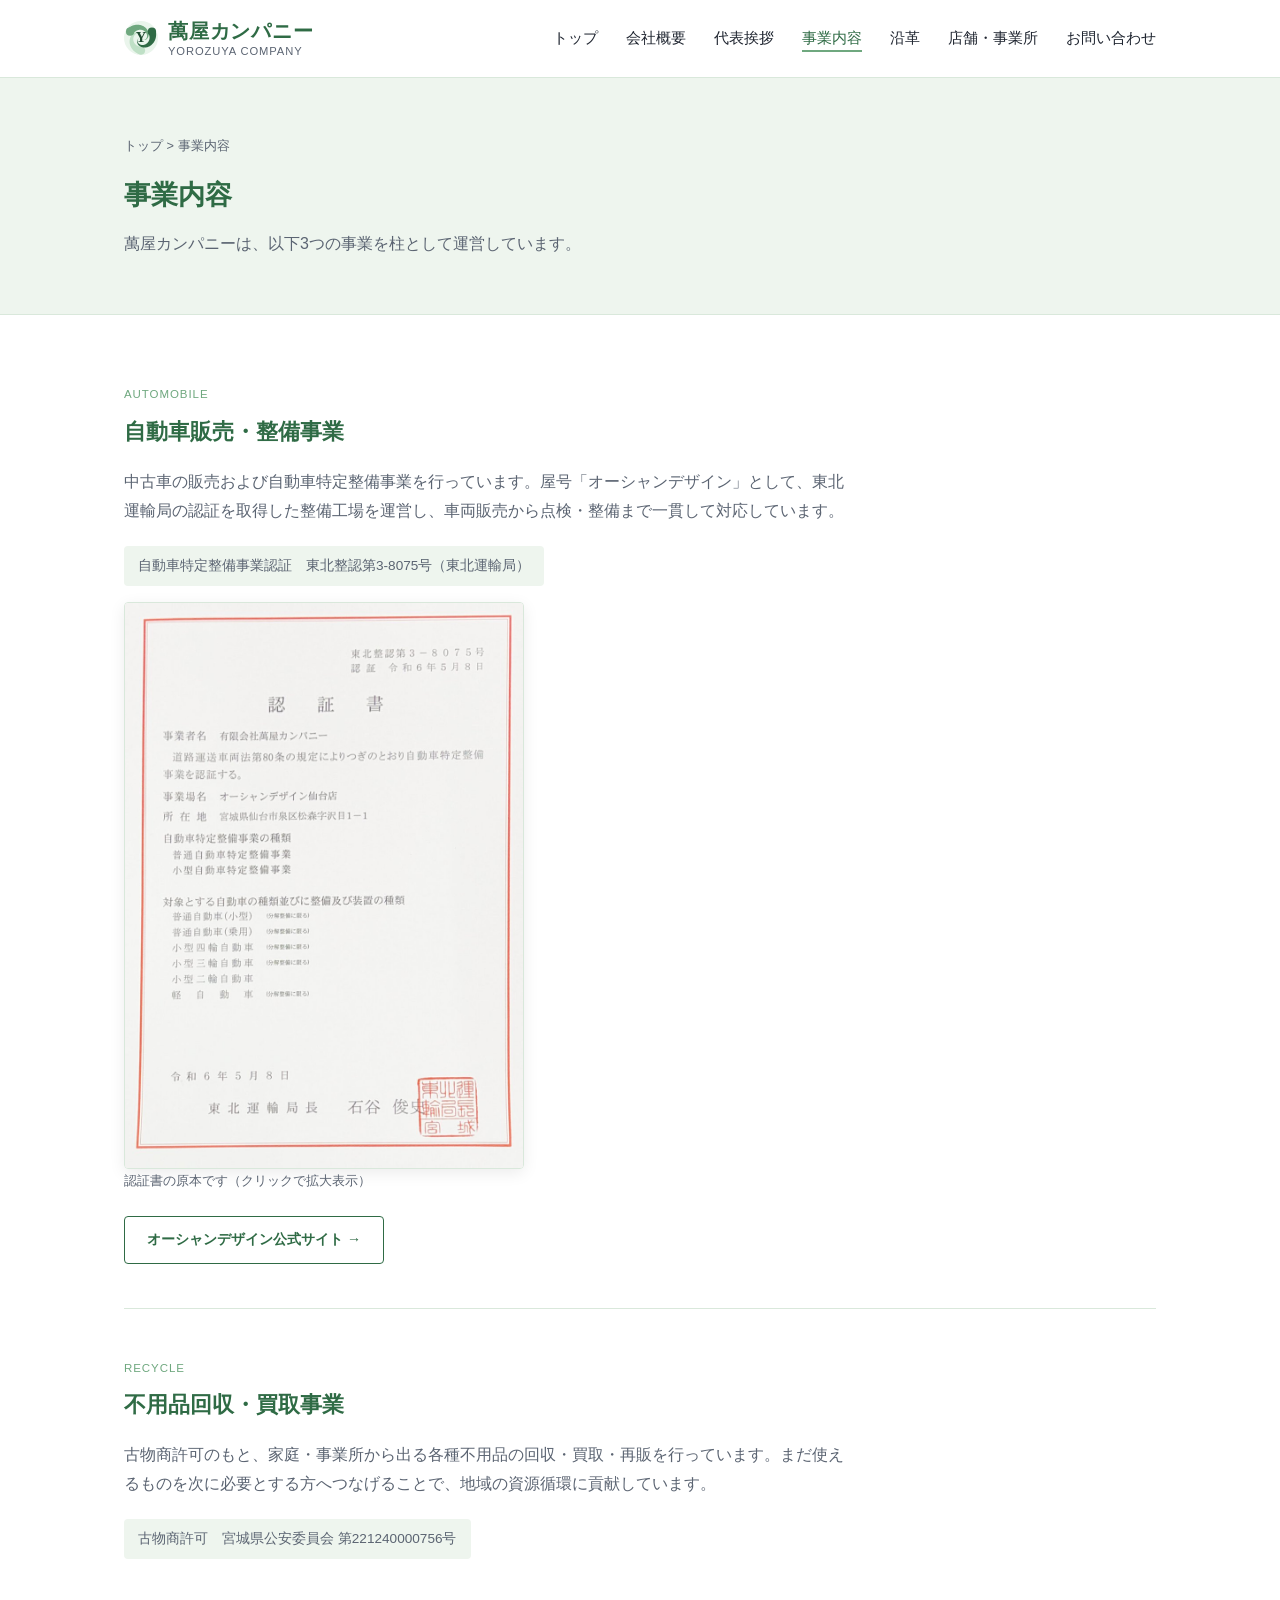
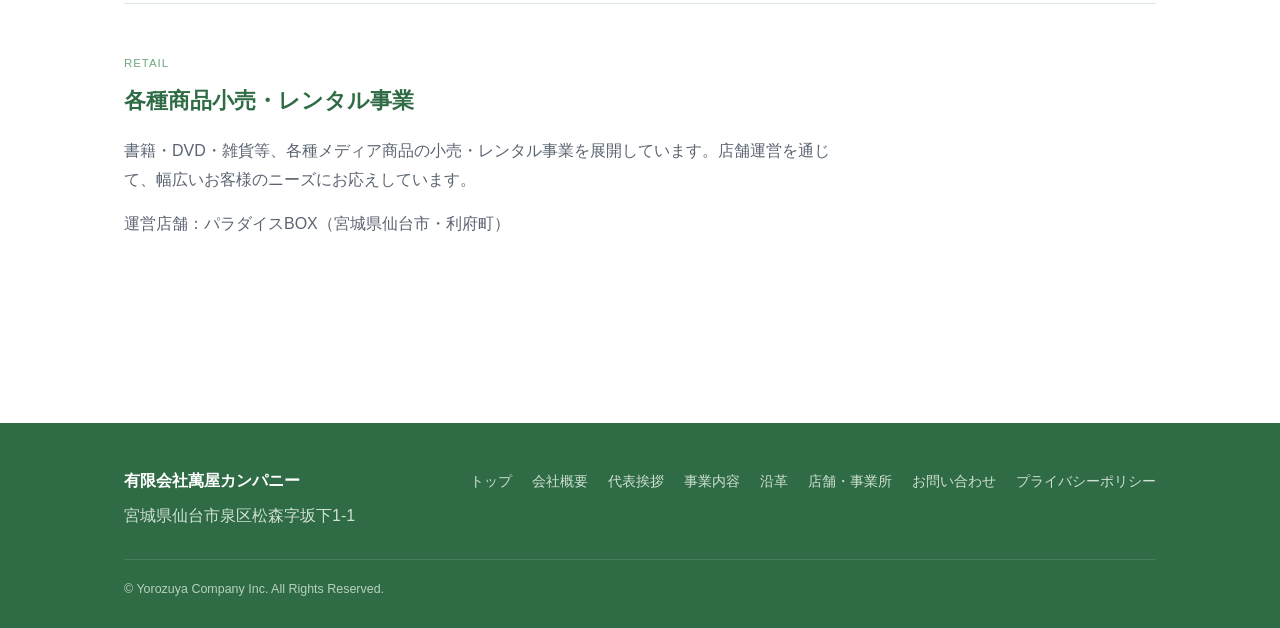
==== business.html @ fae5869e "デプロイ前の追加改善（画像軽量化・不要ファイル削除・アクセシビリティ対応） Co-Authored-By: Claude Sonnet 5 <noreply@anthropic.com>" ====
<!DOCTYPE html>
<html lang="ja">
<head>
<meta charset="UTF-8">
<meta name="viewport" content="width=device-width, initial-scale=1.0">
<title>事業内容 ｜ 有限会社萬屋カンパニー</title>
<meta name="description" content="有限会社萬屋カンパニーの事業内容。自動車販売・整備事業、不用品回収・買取事業、各種商品小売・レンタル事業を展開しています。">
<link rel="stylesheet" href="css/style.css">
<link rel="icon" href="favicon.ico" sizes="any">
<link rel="icon" href="favicon-32x32.png" type="image/png" sizes="32x32">
<link rel="icon" href="favicon-16x16.png" type="image/png" sizes="16x16">
<link rel="apple-touch-icon" href="apple-touch-icon.png">
</head>
<body>

<a class="skip-link" href="#main">本文へスキップ</a>

<header class="site-header">
  <div class="container">
    <div class="logo">
      <img src="assets/logo/logo-icon.svg" alt="" class="logo-icon">
      <div class="logo-text">
        <span class="logo-main">萬屋カンパニー</span>
        <span class="logo-sub">YOROZUYA COMPANY</span>
      </div>
    </div>
    <nav class="main-nav">
      <ul>
        <li><a href="index.html">トップ</a></li>
        <li><a href="company.html">会社概要</a></li>
        <li><a href="message.html">代表挨拶</a></li>
        <li><a href="business.html" aria-current="page">事業内容</a></li>
        <li><a href="history.html">沿革</a></li>
        <li><a href="stores.html">店舗・事業所</a></li>
        <li><a href="contact.html">お問い合わせ</a></li>
      </ul>
    </nav>
  </div>
</header>

<div class="page-hero" id="main">
  <div class="container">
    <div class="breadcrumb"><a href="index.html">トップ</a> &gt; 事業内容</div>
    <h1>事業内容</h1>
    <p>萬屋カンパニーは、以下3つの事業を柱として運営しています。</p>
  </div>
</div>

<section>
  <div class="container">

    <div class="biz-block" id="automobile">
      <span class="tag">AUTOMOBILE</span>
      <h2>自動車販売・整備事業</h2>
      <p>
        中古車の販売および自動車特定整備事業を行っています。屋号「オーシャンデザイン」として、東北運輸局の認証を取得した整備工場を運営し、車両販売から点検・整備まで一貫して対応しています。
      </p>
      <div class="license">自動車特定整備事業認証　東北整認第3-8075号（東北運輸局）</div><br>
      <a class="license-image" href="assets/licenses/automobile-certification.jpg" target="_blank" rel="noopener">
        <img src="assets/licenses/automobile-certification.jpg" alt="自動車特定整備事業認証書" width="900" height="1277">
      </a>
      <p class="note">認証書の原本です（クリックで拡大表示）</p>
      <a class="btn" href="https://ocean-design-sendai.com/" target="_blank" rel="noopener">オーシャンデザイン公式サイト &rarr;</a>
    </div>

    <div class="biz-block" id="recycle">
      <span class="tag">RECYCLE</span>
      <h2>不用品回収・買取事業</h2>
      <p>
        古物商許可のもと、家庭・事業所から出る各種不用品の回収・買取・再販を行っています。まだ使えるものを次に必要とする方へつなげることで、地域の資源循環に貢献しています。
      </p>
      <div class="license">古物商許可　宮城県公安委員会 第221240000756号</div>
    </div>

    <div class="biz-block" id="retail">
      <span class="tag">RETAIL</span>
      <h2>各種商品小売・レンタル事業</h2>
      <p>
        書籍・DVD・雑貨等、各種メディア商品の小売・レンタル事業を展開しています。店舗運営を通じて、幅広いお客様のニーズにお応えしています。
      </p>
      <p>
        運営店舗：パラダイスBOX（宮城県仙台市・利府町）
      </p>
    </div>

  </div>
</section>

<footer class="site-footer">
  <div class="container">
    <div class="footer-top">
      <div>
        <div class="footer-name">有限会社萬屋カンパニー</div>
        <div>宮城県仙台市泉区松森字坂下1-1</div>
      </div>
      <nav>
        <ul>
          <li><a href="index.html">トップ</a></li>
          <li><a href="company.html">会社概要</a></li>
          <li><a href="message.html">代表挨拶</a></li>
          <li><a href="business.html">事業内容</a></li>
          <li><a href="history.html">沿革</a></li>
          <li><a href="stores.html">店舗・事業所</a></li>
          <li><a href="contact.html">お問い合わせ</a></li>
          <li><a href="privacy.html">プライバシーポリシー</a></li>
        </ul>
      </nav>
    </div>
    <div class="copyright">&copy; Yorozuya Company Inc. All Rights Reserved.</div>
  </div>
</footer>

</body>
</html>
---- css/style.css ----
/* ============================================
   萬屋カンパニー 法人サイト 共通スタイル
   ============================================ */

:root {
  --color-bg: #ffffff;
  --color-bg-soft: #eef5ee;
  --color-text: #1f2530;
  --color-text-soft: #5b6472;
  --color-border: #d9e8db;
  --color-primary: #2f6b45;
  --color-primary-soft: #3f7a54;
  --color-accent: #6fa87f;
  --font-base: "Hiragino Kaku Gothic ProN", "Yu Gothic", "Noto Sans JP", "Helvetica Neue", Arial, sans-serif;
  --max-width: 1080px;
}

* {
  box-sizing: border-box;
}

html {
  scroll-behavior: smooth;
}

body {
  margin: 0;
  font-family: var(--font-base);
  color: var(--color-text);
  background: var(--color-bg);
  line-height: 1.8;
  font-size: 16px;
  -webkit-font-smoothing: antialiased;
  overflow-wrap: break-word;
}

a {
  color: var(--color-primary-soft);
  text-decoration: none;
}

a:hover {
  text-decoration: underline;
}

img {
  max-width: 100%;
}

.container {
  max-width: var(--max-width);
  margin: 0 auto;
  padding: 0 24px;
}

/* ---------- Skip link ---------- */

.skip-link {
  position: absolute;
  left: -9999px;
  top: 0;
  z-index: 1000;
  background: var(--color-primary);
  color: #fff;
  padding: 12px 20px;
  border-radius: 0 0 4px 0;
  font-size: 0.9rem;
  font-weight: 600;
}

.skip-link:focus {
  left: 0;
}

/* ---------- Header ---------- */

.site-header {
  border-bottom: 1px solid var(--color-border);
  background: var(--color-bg);
  position: sticky;
  top: 0;
  z-index: 100;
}

.site-header .container {
  display: flex;
  align-items: center;
  justify-content: space-between;
  padding-top: 18px;
  padding-bottom: 18px;
}

.logo {
  display: flex;
  align-items: center;
  gap: 10px;
}

.logo-icon {
  width: 34px;
  height: 34px;
  flex: 0 0 auto;
}

.logo-text {
  display: flex;
  flex-direction: column;
  line-height: 1.3;
}

.logo-main {
  font-size: 1.25rem;
  font-weight: 700;
  color: var(--color-primary);
  letter-spacing: 0.04em;
}

.logo-sub {
  font-size: 0.7rem;
  color: var(--color-text-soft);
  letter-spacing: 0.08em;
}

.main-nav ul {
  display: flex;
  gap: 28px;
  list-style: none;
  margin: 0;
  padding: 0;
  flex-wrap: wrap;
}

.main-nav a {
  color: var(--color-text);
  font-size: 0.92rem;
  font-weight: 500;
}

.main-nav a:hover,
.main-nav a[aria-current="page"] {
  color: var(--color-primary);
  text-decoration: none;
  border-bottom: 2px solid var(--color-accent);
  padding-bottom: 4px;
}

.nav-toggle {
  display: none;
}

/* ---------- Hero ---------- */

.hero {
  position: relative;
  overflow: hidden;
  background: linear-gradient(135deg, var(--color-primary) 0%, var(--color-primary-soft) 100%);
  color: #fff;
  padding: 90px 0 70px;
}

.hero-bg-photo {
  position: absolute;
  inset: 0;
  background-image: url('../assets/hero/hero-bg.jpg');
  background-size: cover;
  background-position: center 30%;
  opacity: 0.2;
  z-index: 0;
  filter: grayscale(20%);
}

.hero .container {
  position: relative;
  z-index: 2;
  max-width: var(--max-width);
}

.hero-eyebrow {
  font-size: 0.85rem;
  letter-spacing: 0.12em;
  color: #bfe0c9;
  margin-bottom: 14px;
}

.hero h1 {
  font-size: 2.1rem;
  font-weight: 700;
  margin: 0 0 18px;
  line-height: 1.5;
}

.hero p {
  font-size: 1rem;
  color: #dcecdf;
  max-width: 640px;
  margin: 0;
}

.hero-badges {
  display: flex;
  flex-wrap: wrap;
  gap: 12px;
  margin: 28px 0 0;
}

.hero-badge {
  display: inline-flex;
  align-items: center;
  gap: 8px;
  font-size: 0.82rem;
  color: #e8f5ea;
  background: rgba(255, 255, 255, 0.08);
  border: 1px solid rgba(111, 168, 127, 0.5);
  border-radius: 999px;
  padding: 8px 16px;
}

.hero-badge svg {
  width: 16px;
  height: 16px;
  fill: var(--color-accent);
  flex-shrink: 0;
}

.hero-cta {
  display: flex;
  flex-wrap: wrap;
  gap: 14px;
  margin-top: 32px;
}

.btn-hero-primary {
  display: inline-block;
  padding: 13px 28px;
  border-radius: 4px;
  background: var(--color-accent);
  color: #fff;
  font-size: 0.92rem;
  font-weight: 700;
  border: 1px solid var(--color-accent);
}

.btn-hero-primary:hover {
  background: #57946a;
  border-color: #57946a;
  text-decoration: none;
}

.btn-hero-secondary {
  display: inline-block;
  padding: 13px 28px;
  border-radius: 4px;
  background: transparent;
  color: #fff;
  font-size: 0.92rem;
  font-weight: 700;
  border: 1px solid rgba(255, 255, 255, 0.6);
}

.btn-hero-secondary:hover {
  background: rgba(255, 255, 255, 0.12);
  text-decoration: none;
}

/* ---------- Stats bar ---------- */

.stats-bar-wrap {
  background: transparent;
  margin-top: -36px;
  position: relative;
  z-index: 2;
}

.stats-bar {
  background: #fff;
  border-radius: 8px;
  box-shadow: 0 12px 32px rgba(47, 107, 69, 0.14);
  display: grid;
  grid-template-columns: repeat(4, 1fr);
  padding: 30px 10px;
}

.stat-item {
  display: flex;
  flex-direction: column;
  align-items: center;
  text-align: center;
  gap: 6px;
  border-right: 1px solid var(--color-border);
}

.stat-item:last-child {
  border-right: none;
}

.stat-num {
  font-size: 1.9rem;
  font-weight: 700;
  color: var(--color-primary);
}

.stat-label {
  font-size: 0.8rem;
  color: var(--color-text-soft);
  letter-spacing: 0.03em;
}

.page-hero {
  background: var(--color-bg-soft);
  border-bottom: 1px solid var(--color-border);
  padding: 56px 0;
}

.page-hero h1 {
  font-size: 1.7rem;
  color: var(--color-primary);
  margin: 0 0 10px;
}

.page-hero p {
  color: var(--color-text-soft);
  margin: 0;
}

.breadcrumb {
  font-size: 0.8rem;
  color: var(--color-text-soft);
  margin-bottom: 14px;
}

.breadcrumb a {
  color: var(--color-text-soft);
}

/* ---------- Sections ---------- */

section {
  padding: 64px 0;
}

section.alt {
  background: var(--color-bg-soft);
}

h2.section-title {
  font-size: 1.5rem;
  color: var(--color-primary);
  margin: 0 0 8px;
}

.section-lead {
  color: var(--color-text-soft);
  margin: 0 0 36px;
  max-width: 700px;
}

/* ---------- Business cards (top page) ---------- */

.business-grid {
  display: grid;
  grid-template-columns: repeat(3, 1fr);
  gap: 24px;
}

.business-card {
  border: 1px solid var(--color-border);
  border-radius: 6px;
  padding: 28px;
  background: #fff;
  display: flex;
  flex-direction: column;
  transition: box-shadow 0.2s ease, transform 0.2s ease;
}

.business-card:hover {
  box-shadow: 0 8px 24px rgba(47, 107, 69, 0.08);
  transform: translateY(-2px);
}

.business-card .tag {
  display: inline-block;
  font-size: 0.72rem;
  color: var(--color-accent);
  letter-spacing: 0.08em;
  margin-bottom: 10px;
}

.business-card h3 {
  font-size: 1.1rem;
  color: var(--color-primary);
  margin: 0 0 12px;
}

.business-card p {
  color: var(--color-text-soft);
  font-size: 0.92rem;
  flex-grow: 1;
  margin: 0 0 16px;
}

.business-card .card-link {
  font-size: 0.85rem;
  font-weight: 600;
}

/* ---------- Reason cards (top page) ---------- */

.reason-grid {
  display: grid;
  grid-template-columns: repeat(4, 1fr);
  gap: 24px;
}

.reason-card {
  background: #fff;
  border: 1px solid var(--color-border);
  border-radius: 6px;
  padding: 28px 22px;
  text-align: center;
}

.reason-icon {
  display: inline-flex;
  align-items: center;
  justify-content: center;
  width: 56px;
  height: 56px;
  border-radius: 50%;
  background: var(--color-bg-soft);
  margin-bottom: 16px;
}

.reason-icon svg {
  width: 28px;
  height: 28px;
  fill: var(--color-primary-soft);
}

.reason-card h3 {
  font-size: 1rem;
  color: var(--color-primary);
  margin: 0 0 10px;
}

.reason-card p {
  font-size: 0.86rem;
  color: var(--color-text-soft);
  margin: 0;
}

/* ---------- Sendai section (top page) ---------- */

.sendai-section {
  position: relative;
  padding: 0;
  color: #fff;
  overflow: hidden;
}

.sendai-illustration {
  position: absolute;
  inset: 0;
  z-index: 0;
  line-height: 0;
}

.sendai-illustration svg {
  width: 100%;
  height: 100%;
  display: block;
}

.sendai-content {
  position: relative;
  z-index: 1;
  padding: 90px 24px;
  max-width: 720px;
}

.sendai-title {
  color: #fff;
}

.sendai-lead {
  color: #dcecdf;
  margin: 0;
  font-size: 0.98rem;
}

/* ---------- CTA banner (top page) ---------- */

.cta-banner {
  background: var(--color-primary);
  color: #fff;
  padding: 56px 0;
}

.cta-banner-inner {
  display: flex;
  align-items: center;
  justify-content: space-between;
  flex-wrap: wrap;
  gap: 24px;
}

.cta-banner h2 {
  font-size: 1.3rem;
  margin: 0 0 8px;
}

.cta-banner p {
  color: #d3e3d7;
  margin: 0;
  max-width: 520px;
  font-size: 0.92rem;
}

.btn-cta {
  display: inline-block;
  padding: 13px 28px;
  border-radius: 4px;
  background: var(--color-accent);
  color: #fff;
  font-size: 0.92rem;
  font-weight: 700;
  border: 1px solid var(--color-accent);
  white-space: nowrap;
}

.btn-cta:hover {
  background: #57946a;
  border-color: #57946a;
  text-decoration: none;
}

/* ---------- Table (company overview) ---------- */

.info-table {
  width: 100%;
  border-collapse: collapse;
  margin: 0 0 8px;
}

.info-table th,
.info-table td {
  text-align: left;
  padding: 18px 20px;
  border-bottom: 1px solid var(--color-border);
  vertical-align: top;
}

.info-table th {
  width: 200px;
  color: var(--color-text-soft);
  font-weight: 600;
  font-size: 0.9rem;
  background: var(--color-bg-soft);
}

.info-table td {
  font-size: 0.95rem;
}

.note {
  font-size: 0.82rem;
  color: var(--color-text-soft);
  margin-top: 12px;
}

.placeholder {
  color: #b28a2f;
  background: #fdf6e8;
  padding: 1px 6px;
  border-radius: 3px;
  font-size: 0.9em;
}

/* ---------- Business detail blocks ---------- */

.biz-block {
  border-top: 1px solid var(--color-border);
  padding: 44px 0;
}

.biz-block:first-of-type {
  border-top: none;
  padding-top: 0;
}

.biz-block .tag {
  display: inline-block;
  font-size: 0.72rem;
  color: var(--color-accent);
  letter-spacing: 0.08em;
  margin-bottom: 8px;
}

.biz-block h2 {
  font-size: 1.35rem;
  color: var(--color-primary);
  margin: 0 0 16px;
}

.biz-block p {
  color: var(--color-text-soft);
  max-width: 720px;
  margin: 0 0 16px;
}

.signature {
  text-align: right;
  color: var(--color-text-soft);
  max-width: 720px;
  margin: 32px 0 0;
}

.signature .signature-name {
  color: var(--color-primary);
  font-weight: 600;
  margin-top: 4px;
}

.biz-block .license {
  font-size: 0.85rem;
  color: var(--color-text-soft);
  background: var(--color-bg-soft);
  display: inline-block;
  padding: 8px 14px;
  border-radius: 4px;
  margin-top: 4px;
}

.license-image {
  display: block;
  margin-top: 16px;
}

.license-image img {
  display: block;
  max-width: 400px;
  width: 100%;
  height: auto;
  border: 1px solid var(--color-border);
  box-shadow: 0 4px 16px rgba(0, 0, 0, 0.08);
  border-radius: 4px;
}

.btn {
  display: inline-block;
  padding: 10px 22px;
  border: 1px solid var(--color-primary);
  border-radius: 4px;
  color: var(--color-primary);
  font-size: 0.88rem;
  font-weight: 600;
  margin-top: 8px;
}

.btn:hover {
  background: var(--color-primary);
  color: #fff;
  text-decoration: none;
}

/* ---------- History / timeline ---------- */

.timeline {
  list-style: none;
  margin: 0;
  padding: 0;
  max-width: 700px;
}

.timeline li {
  display: flex;
  gap: 24px;
  padding: 20px 0;
  border-bottom: 1px solid var(--color-border);
}

.timeline .year {
  flex: 0 0 130px;
  font-weight: 700;
  color: var(--color-primary);
}

.timeline .desc {
  color: var(--color-text-soft);
}

/* ---------- Stores ---------- */

.store-list {
  display: grid;
  grid-template-columns: 1fr 1fr;
  gap: 24px;
}

.store-card {
  border: 1px solid var(--color-border);
  border-radius: 6px;
  padding: 24px;
  background: #fff;
}

.store-card h3 {
  color: var(--color-primary);
  font-size: 1.05rem;
  margin: 0 0 10px;
}

.store-card dl {
  margin: 0;
  font-size: 0.9rem;
  color: var(--color-text-soft);
}

.store-card dt {
  font-weight: 600;
  margin-top: 8px;
}

.store-card dd {
  margin: 2px 0 0;
}

/* ---------- Contact ---------- */

.contact-box {
  border: 1px solid var(--color-border);
  border-radius: 6px;
  padding: 32px;
  background: var(--color-bg-soft);
  max-width: 600px;
}

.contact-box dl {
  margin: 0;
}

.contact-box dt {
  font-weight: 600;
  color: var(--color-text-soft);
  font-size: 0.85rem;
  margin-top: 16px;
}

.contact-box dt:first-child {
  margin-top: 0;
}

.contact-box dd {
  margin: 4px 0 0;
  font-size: 1rem;
}

/* ---------- Footer ---------- */

.site-footer {
  background: var(--color-primary);
  color: #cfe0d3;
  padding: 44px 0 28px;
  margin-top: 60px;
}

.site-footer .footer-top {
  display: flex;
  justify-content: space-between;
  flex-wrap: wrap;
  gap: 24px;
  margin-bottom: 28px;
}

.site-footer .footer-name {
  color: #fff;
  font-weight: 700;
  margin-bottom: 6px;
}

.site-footer nav ul {
  list-style: none;
  display: flex;
  gap: 20px;
  flex-wrap: wrap;
  padding: 0;
  margin: 0;
}

.site-footer nav a {
  color: #cfe0d3;
  font-size: 0.85rem;
}

.site-footer .copyright {
  font-size: 0.78rem;
  color: #b8d2bd;
  border-top: 1px solid rgba(255,255,255,0.12);
  padding-top: 18px;
}

/* ---------- Responsive ---------- */

@media (max-width: 800px) {
  .business-grid {
    grid-template-columns: 1fr;
  }
  .store-list {
    grid-template-columns: 1fr;
  }
  .hero h1 {
    font-size: 1.6rem;
  }
  .site-header .container {
    flex-wrap: wrap;
    gap: 10px;
  }
  .main-nav ul {
    gap: 16px;
  }
  .info-table th {
    width: 120px;
    font-size: 0.82rem;
  }
  .timeline li {
    flex-direction: column;
    gap: 4px;
  }
  .timeline .year {
    flex-basis: auto;
  }
  .stats-bar {
    grid-template-columns: repeat(2, 1fr);
    row-gap: 24px;
  }
  .stat-item:nth-child(2) {
    border-right: none;
  }
  .reason-grid {
    grid-template-columns: repeat(2, 1fr);
  }
  .sendai-content {
    padding: 64px 24px;
  }
  .cta-banner-inner {
    text-align: center;
    justify-content: center;
  }
}

@media (max-width: 520px) {
  .reason-grid {
    grid-template-columns: 1fr;
  }
  .stats-bar {
    grid-template-columns: 1fr 1fr;
  }
}
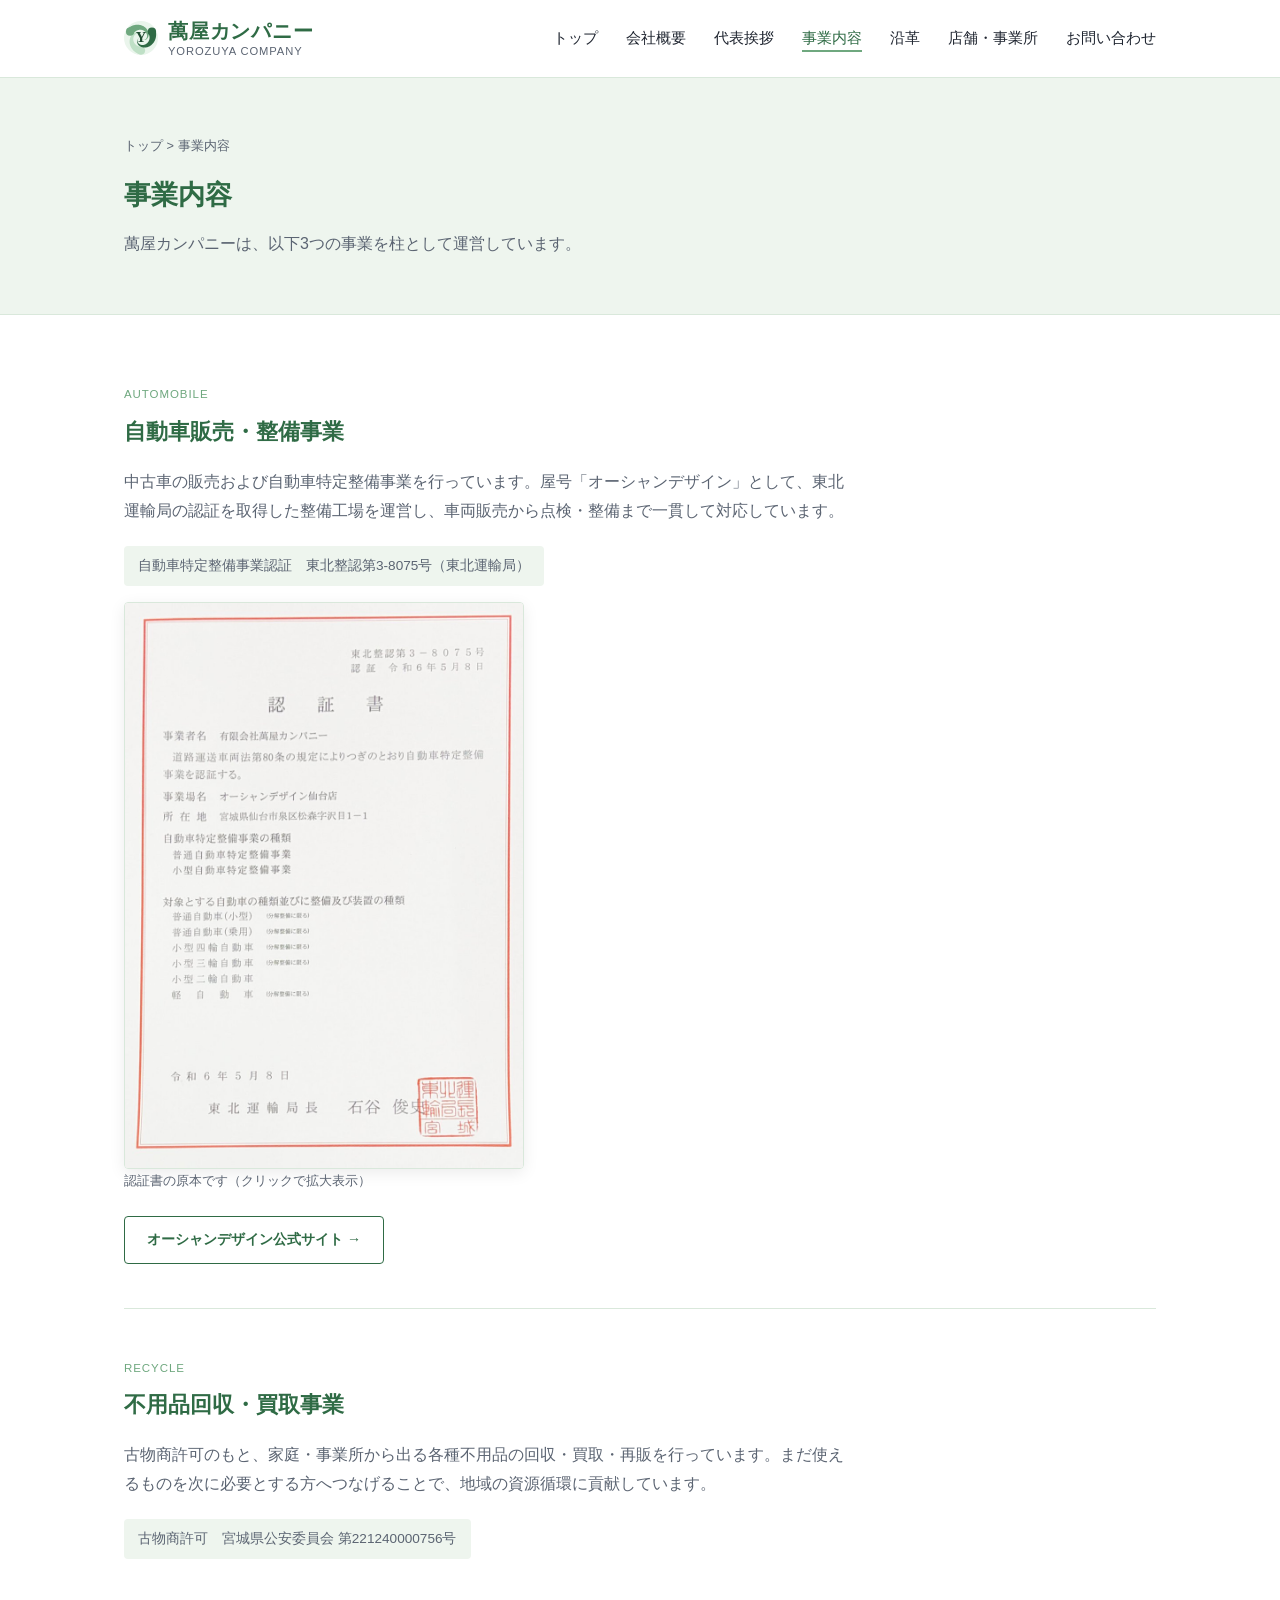
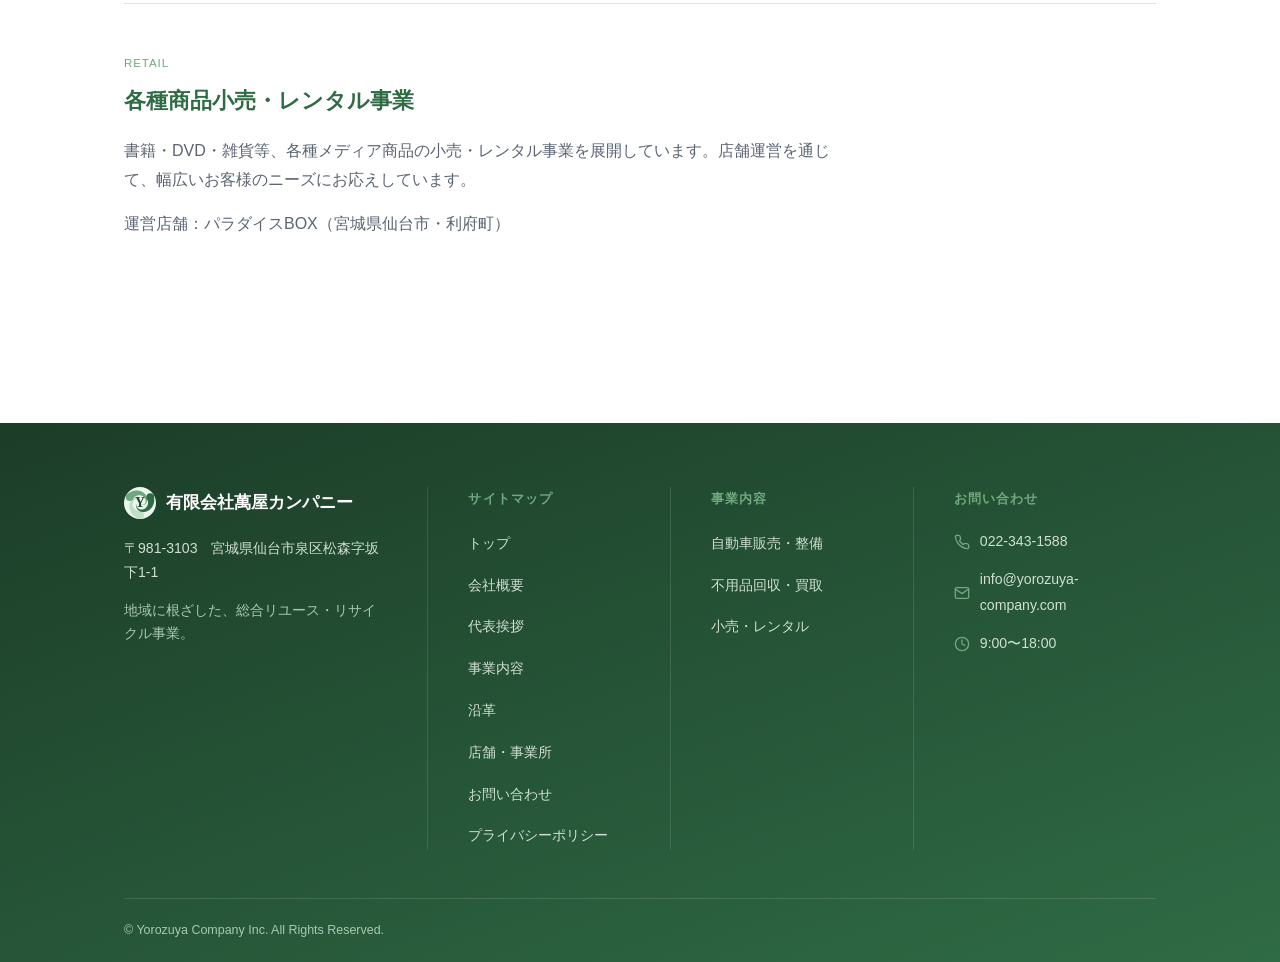
==== commit 1c222d08: "モバイルナビをハンバーガーメニュー化、フッターデザインを刷新 Co-Authored-By: Claude Sonnet 5 <noreply@anthropic.com>" ====
--- a/business.html
+++ b/business.html
@@ -24,7 +24,12 @@
         <span class="logo-sub">YOROZUYA COMPANY</span>
       </div>
     </div>
-    <nav class="main-nav">
+    <button class="nav-toggle" id="navToggle" type="button" aria-label="メニューを開く" aria-expanded="false" aria-controls="mainNav">
+      <span class="nav-toggle-bar"></span>
+      <span class="nav-toggle-bar"></span>
+      <span class="nav-toggle-bar"></span>
+    </button>
+    <nav class="main-nav" id="mainNav">
       <ul>
         <li><a href="index.html">トップ</a></li>
         <li><a href="company.html">会社概要</a></li>
@@ -88,27 +93,66 @@
 
 <footer class="site-footer">
   <div class="container">
-    <div class="footer-top">
-      <div>
-        <div class="footer-name">有限会社萬屋カンパニー</div>
-        <div>宮城県仙台市泉区松森字坂下1-1</div>
+    <div class="footer-grid">
+      <div class="footer-col footer-about">
+        <div class="footer-logo">
+          <img src="assets/logo/logo-icon.svg" alt="" class="footer-logo-icon">
+          <span class="footer-logo-text">有限会社萬屋カンパニー</span>
+        </div>
+        <p class="footer-address">〒981-3103　宮城県仙台市泉区松森字坂下1-1</p>
+        <p class="footer-tagline">地域に根ざした、総合リユース・リサイクル事業。</p>
       </div>
-      <nav>
-        <ul>
-          <li><a href="index.html">トップ</a></li>
-          <li><a href="company.html">会社概要</a></li>
-          <li><a href="message.html">代表挨拶</a></li>
-          <li><a href="business.html">事業内容</a></li>
-          <li><a href="history.html">沿革</a></li>
-          <li><a href="stores.html">店舗・事業所</a></li>
-          <li><a href="contact.html">お問い合わせ</a></li>
-          <li><a href="privacy.html">プライバシーポリシー</a></li>
+
+      <div class="footer-col">
+        <h3 class="footer-heading">サイトマップ</h3>
+        <nav aria-label="フッターサイトマップ">
+          <ul class="footer-links">
+            <li><a href="index.html">トップ</a></li>
+            <li><a href="company.html">会社概要</a></li>
+            <li><a href="message.html">代表挨拶</a></li>
+            <li><a href="business.html">事業内容</a></li>
+            <li><a href="history.html">沿革</a></li>
+            <li><a href="stores.html">店舗・事業所</a></li>
+            <li><a href="contact.html">お問い合わせ</a></li>
+            <li><a href="privacy.html">プライバシーポリシー</a></li>
+          </ul>
+        </nav>
+      </div>
+
+      <div class="footer-col">
+        <h3 class="footer-heading">事業内容</h3>
+        <ul class="footer-links">
+          <li><a href="business.html#automobile">自動車販売・整備</a></li>
+          <li><a href="business.html#recycle">不用品回収・買取</a></li>
+          <li><a href="business.html#retail">小売・レンタル</a></li>
         </ul>
-      </nav>
+      </div>
+
+      <div class="footer-col">
+        <h3 class="footer-heading">お問い合わせ</h3>
+        <ul class="footer-contact">
+          <li>
+            <svg viewBox="0 0 24 24" aria-hidden="true" fill="none" stroke="currentColor" stroke-width="2" stroke-linecap="round" stroke-linejoin="round"><path d="M22 16.92v3a2 2 0 0 1-2.18 2 19.79 19.79 0 0 1-8.63-3.07 19.5 19.5 0 0 1-6-6 19.79 19.79 0 0 1-3.07-8.67A2 2 0 0 1 4.11 2h3a2 2 0 0 1 2 1.72c.13.96.36 1.9.7 2.81a2 2 0 0 1-.45 2.11L8.09 9.91a16 16 0 0 0 6 6l1.27-1.27a2 2 0 0 1 2.11-.45c.91.34 1.85.57 2.81.7A2 2 0 0 1 22 16.92z"/></svg>
+            <a href="tel:0223431588">022-343-1588</a>
+          </li>
+          <li>
+            <svg viewBox="0 0 24 24" aria-hidden="true" fill="none" stroke="currentColor" stroke-width="2" stroke-linecap="round" stroke-linejoin="round"><path d="M4 4h16c1.1 0 2 .9 2 2v12c0 1.1-.9 2-2 2H4c-1.1 0-2-.9-2-2V6c0-1.1.9-2 2-2z"/><path d="M22 6l-10 7L2 6"/></svg>
+            <a href="mailto:info@yorozuya-company.com">info@yorozuya-company.com</a>
+          </li>
+          <li>
+            <svg viewBox="0 0 24 24" aria-hidden="true" fill="none" stroke="currentColor" stroke-width="2" stroke-linecap="round" stroke-linejoin="round"><circle cx="12" cy="12" r="10"/><path d="M12 6v6l4 2"/></svg>
+            <span>9:00〜18:00</span>
+          </li>
+        </ul>
+      </div>
     </div>
-    <div class="copyright">&copy; Yorozuya Company Inc. All Rights Reserved.</div>
+
+    <div class="footer-bottom">
+      <div class="copyright">&copy; Yorozuya Company Inc. All Rights Reserved.</div>
+    </div>
   </div>
 </footer>
 
+<script src="js/main.js" defer></script>
 </body>
 </html>
--- a/css/style.css
+++ b/css/style.css
@@ -146,6 +146,43 @@
 
 .nav-toggle {
   display: none;
+  position: relative;
+  width: 28px;
+  height: 20px;
+  padding: 0;
+  background: none;
+  border: none;
+  cursor: pointer;
+  flex: 0 0 auto;
+  z-index: 101;
+}
+
+.nav-toggle-bar {
+  position: absolute;
+  left: 0;
+  width: 100%;
+  height: 2px;
+  background: var(--color-primary);
+  border-radius: 2px;
+  transition: transform 0.3s ease, opacity 0.3s ease, top 0.3s ease;
+}
+
+.nav-toggle-bar:nth-child(1) { top: 0; }
+.nav-toggle-bar:nth-child(2) { top: 9px; }
+.nav-toggle-bar:nth-child(3) { top: 18px; }
+
+.nav-toggle[aria-expanded="true"] .nav-toggle-bar:nth-child(1) {
+  top: 9px;
+  transform: rotate(45deg);
+}
+
+.nav-toggle[aria-expanded="true"] .nav-toggle-bar:nth-child(2) {
+  opacity: 0;
+}
+
+.nav-toggle[aria-expanded="true"] .nav-toggle-bar:nth-child(3) {
+  top: 9px;
+  transform: rotate(-45deg);
 }
 
 /* ---------- Hero ---------- */
@@ -757,45 +794,147 @@
 /* ---------- Footer ---------- */
 
 .site-footer {
-  background: var(--color-primary);
+  background: linear-gradient(160deg, #1c3d28 0%, var(--color-primary) 100%);
   color: #cfe0d3;
-  padding: 44px 0 28px;
+  padding: 64px 0 0;
   margin-top: 60px;
 }
 
-.site-footer .footer-top {
-  display: flex;
-  justify-content: space-between;
-  flex-wrap: wrap;
-  gap: 24px;
-  margin-bottom: 28px;
-}
-
-.site-footer .footer-name {
-  color: #fff;
+.footer-grid {
+  display: grid;
+  grid-template-columns: 1.3fr 1fr 1fr 1.2fr;
+  gap: 40px;
+  padding-bottom: 48px;
+}
+
+.footer-col + .footer-col {
+  border-left: 1px solid rgba(255, 255, 255, 0.12);
+  padding-left: 40px;
+}
+
+.footer-heading {
+  color: var(--color-accent);
+  font-size: 0.82rem;
+  letter-spacing: 0.08em;
   font-weight: 700;
-  margin-bottom: 6px;
-}
-
-.site-footer nav ul {
+  margin: 0 0 18px;
+}
+
+.footer-logo {
+  display: flex;
+  align-items: center;
+  gap: 10px;
+  margin-bottom: 18px;
+}
+
+.footer-logo-icon {
+  width: 32px;
+  height: 32px;
+  flex: 0 0 auto;
+}
+
+.footer-logo-text {
+  color: #fff;
+  font-weight: 700;
+  font-size: 1.05rem;
+}
+
+.footer-address {
+  margin: 0 0 14px;
+  font-size: 0.88rem;
+  color: #cfe0d3;
+  line-height: 1.7;
+}
+
+.footer-tagline {
+  margin: 0;
+  font-size: 0.85rem;
+  color: #a9c8b2;
+  line-height: 1.7;
+}
+
+.footer-links,
+.footer-contact {
   list-style: none;
-  display: flex;
-  gap: 20px;
-  flex-wrap: wrap;
+  margin: 0;
   padding: 0;
-  margin: 0;
-}
-
-.site-footer nav a {
+}
+
+.footer-links li,
+.footer-contact li {
+  margin-bottom: 13px;
+}
+
+.footer-links li:last-child,
+.footer-contact li:last-child {
+  margin-bottom: 0;
+}
+
+.footer-links a {
+  position: relative;
+  display: inline-block;
   color: #cfe0d3;
-  font-size: 0.85rem;
-}
-
-.site-footer .copyright {
+  font-size: 0.88rem;
+  transition: color 0.2s ease;
+}
+
+.footer-links a::after {
+  content: "";
+  position: absolute;
+  left: 0;
+  bottom: -2px;
+  width: 0;
+  height: 1px;
+  background: var(--color-accent);
+  transition: width 0.25s ease;
+}
+
+.footer-links a:hover {
+  color: #fff;
+  text-decoration: none;
+}
+
+.footer-links a:hover::after {
+  width: 100%;
+}
+
+.footer-links a[aria-current="page"] {
+  color: #fff;
+  font-weight: 600;
+}
+
+.footer-contact li {
+  display: flex;
+  align-items: center;
+  gap: 10px;
+  font-size: 0.88rem;
+  color: #cfe0d3;
+}
+
+.footer-contact svg {
+  width: 16px;
+  height: 16px;
+  color: var(--color-accent);
+  flex-shrink: 0;
+}
+
+.footer-contact a {
+  color: #cfe0d3;
+  transition: color 0.2s ease;
+}
+
+.footer-contact a:hover {
+  color: #fff;
+}
+
+.footer-bottom {
+  border-top: 1px solid rgba(255, 255, 255, 0.12);
+  padding: 20px 0;
+}
+
+.footer-bottom .copyright {
   font-size: 0.78rem;
-  color: #b8d2bd;
-  border-top: 1px solid rgba(255,255,255,0.12);
-  padding-top: 18px;
+  color: #a9c8b2;
 }
 
 /* ---------- Responsive ---------- */
@@ -810,13 +949,6 @@
   .hero h1 {
     font-size: 1.6rem;
   }
-  .site-header .container {
-    flex-wrap: wrap;
-    gap: 10px;
-  }
-  .main-nav ul {
-    gap: 16px;
-  }
   .info-table th {
     width: 120px;
     font-size: 0.82rem;
@@ -845,6 +977,17 @@
     text-align: center;
     justify-content: center;
   }
+  .footer-grid {
+    grid-template-columns: 1fr;
+    gap: 32px;
+    padding-bottom: 36px;
+  }
+  .footer-col + .footer-col {
+    border-left: none;
+    padding-left: 0;
+    border-top: 1px solid rgba(255, 255, 255, 0.12);
+    padding-top: 28px;
+  }
 }
 
 @media (max-width: 520px) {
@@ -855,3 +998,62 @@
     grid-template-columns: 1fr 1fr;
   }
 }
+
+/* ---------- Mobile nav (hamburger drawer) ---------- */
+
+@media (max-width: 768px) {
+  .nav-toggle {
+    display: block;
+  }
+
+  .main-nav {
+    position: absolute;
+    top: 100%;
+    left: 0;
+    right: 0;
+    background: var(--color-bg);
+    border-bottom: 1px solid var(--color-border);
+    box-shadow: 0 16px 28px rgba(31, 37, 48, 0.1);
+    max-height: 0;
+    overflow: hidden;
+    opacity: 0;
+    transition: max-height 0.3s ease, opacity 0.3s ease;
+  }
+
+  .main-nav.is-open {
+    max-height: 520px;
+    opacity: 1;
+  }
+
+  .main-nav ul {
+    flex-direction: column;
+    gap: 0;
+    flex-wrap: nowrap;
+    padding: 8px 24px 20px;
+  }
+
+  .main-nav li {
+    border-bottom: 1px solid var(--color-border);
+  }
+
+  .main-nav li:last-child {
+    border-bottom: none;
+  }
+
+  .main-nav a {
+    display: block;
+    padding: 14px 4px;
+  }
+
+  .main-nav a:hover,
+  .main-nav a[aria-current="page"] {
+    border-bottom: none;
+    padding-bottom: 14px;
+  }
+}
+
+@media (min-width: 769px) {
+  .nav-toggle {
+    display: none !important;
+  }
+}
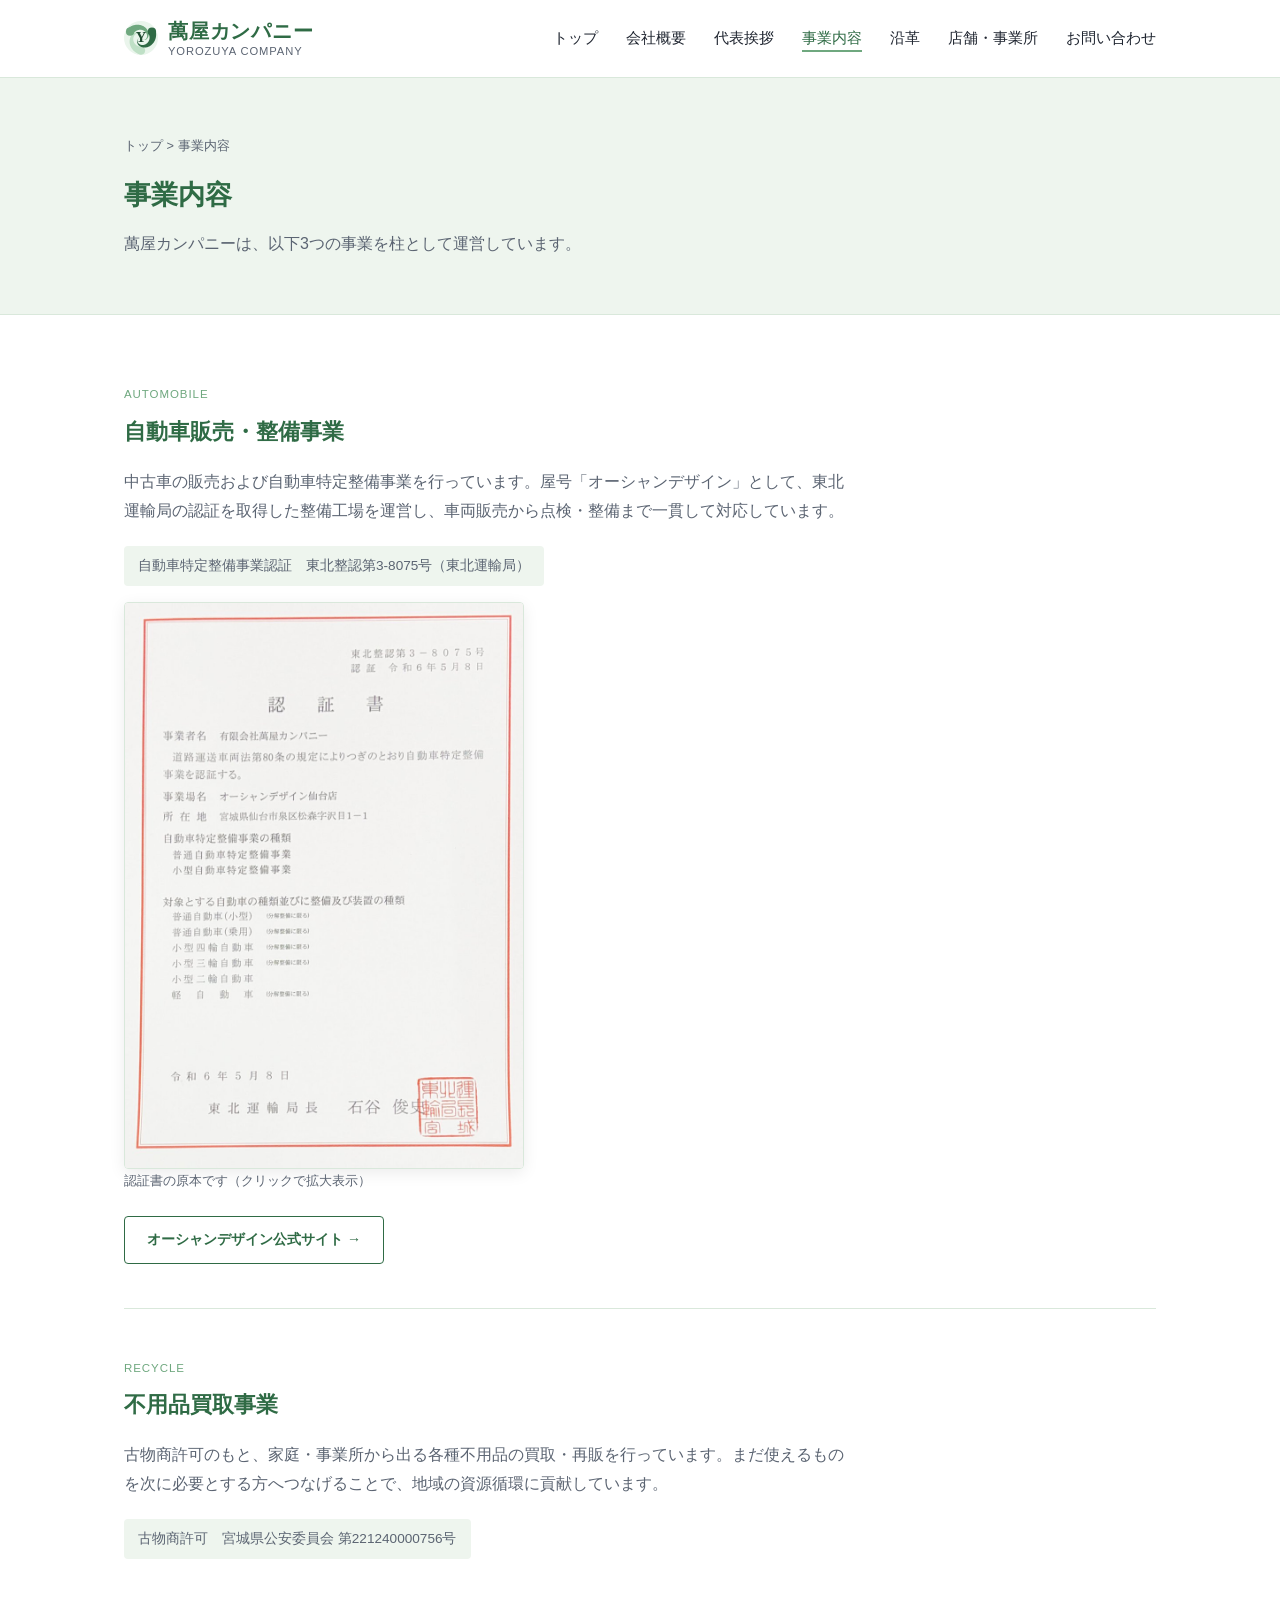
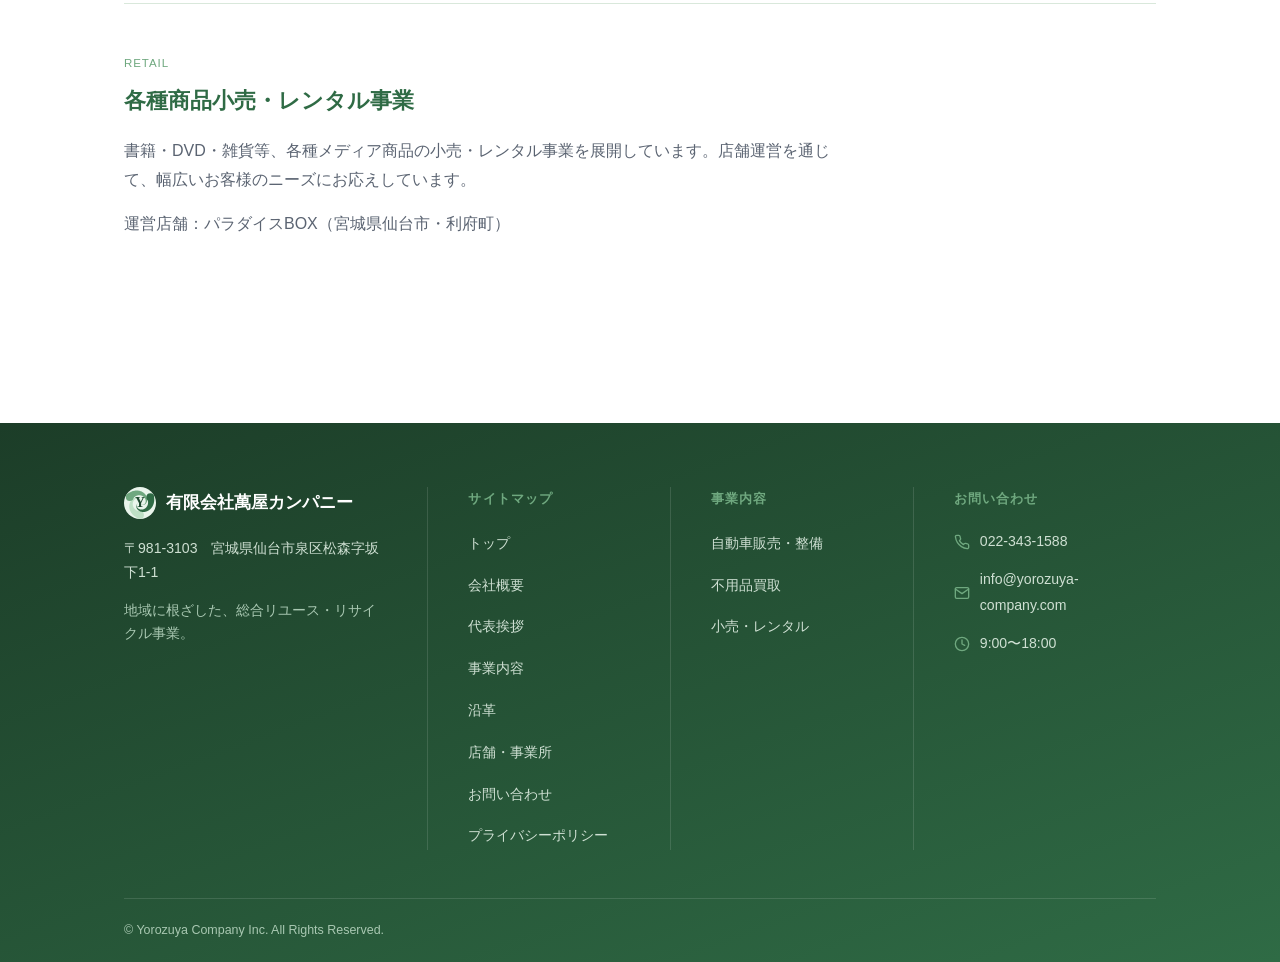
==== commit f6648258: "「不用品回収」の表現を「不用品買取」に統一" ====
--- a/business.html
+++ b/business.html
@@ -4,7 +4,7 @@
 <meta charset="UTF-8">
 <meta name="viewport" content="width=device-width, initial-scale=1.0">
 <title>事業内容 ｜ 有限会社萬屋カンパニー</title>
-<meta name="description" content="有限会社萬屋カンパニーの事業内容。自動車販売・整備事業、不用品回収・買取事業、各種商品小売・レンタル事業を展開しています。">
+<meta name="description" content="有限会社萬屋カンパニーの事業内容。自動車販売・整備事業、不用品買取事業、各種商品小売・レンタル事業を展開しています。">
 <link rel="stylesheet" href="css/style.css">
 <link rel="icon" href="favicon.ico" sizes="any">
 <link rel="icon" href="favicon-32x32.png" type="image/png" sizes="32x32">
@@ -70,9 +70,9 @@
 
     <div class="biz-block" id="recycle">
       <span class="tag">RECYCLE</span>
-      <h2>不用品回収・買取事業</h2>
+      <h2>不用品買取事業</h2>
       <p>
-        古物商許可のもと、家庭・事業所から出る各種不用品の回収・買取・再販を行っています。まだ使えるものを次に必要とする方へつなげることで、地域の資源循環に貢献しています。
+        古物商許可のもと、家庭・事業所から出る各種不用品の買取・再販を行っています。まだ使えるものを次に必要とする方へつなげることで、地域の資源循環に貢献しています。
       </p>
       <div class="license">古物商許可　宮城県公安委員会 第221240000756号</div>
     </div>
@@ -121,9 +121,9 @@
 
       <div class="footer-col">
         <h3 class="footer-heading">事業内容</h3>
-        <ul class="footer-links">
+        <ul class="footer-links footer-links-1col">
           <li><a href="business.html#automobile">自動車販売・整備</a></li>
-          <li><a href="business.html#recycle">不用品回収・買取</a></li>
+          <li><a href="business.html#recycle">不用品買取</a></li>
           <li><a href="business.html#retail">小売・レンタル</a></li>
         </ul>
       </div>
--- a/css/style.css
+++ b/css/style.css
@@ -977,16 +977,72 @@
     text-align: center;
     justify-content: center;
   }
+  .site-footer {
+    padding-top: 28px;
+  }
+  .site-footer .container {
+    padding-left: 20px;
+    padding-right: 20px;
+  }
   .footer-grid {
     grid-template-columns: 1fr;
-    gap: 32px;
-    padding-bottom: 36px;
+    gap: 0;
+    padding-bottom: 14px;
   }
   .footer-col + .footer-col {
     border-left: none;
     padding-left: 0;
     border-top: 1px solid rgba(255, 255, 255, 0.12);
-    padding-top: 28px;
+    margin-top: 12px;
+    padding-top: 12px;
+  }
+  .footer-heading {
+    font-size: 0.72rem;
+    margin-bottom: 6px;
+  }
+  .footer-logo {
+    margin-bottom: 8px;
+  }
+  .footer-logo-icon {
+    width: 28px;
+    height: 28px;
+  }
+  .footer-address {
+    margin-bottom: 4px;
+    font-size: 0.82rem;
+    line-height: 1.5;
+  }
+  .footer-tagline {
+    font-size: 0.78rem;
+    line-height: 1.5;
+  }
+  .footer-links {
+    display: grid;
+    grid-template-columns: 1fr 1fr;
+    gap: 0 16px;
+    align-items: start;
+  }
+  .footer-links-1col {
+    grid-template-columns: 1fr;
+  }
+  .footer-links li,
+  .footer-contact li {
+    margin-bottom: 0;
+  }
+  .footer-links a {
+    display: flex;
+    align-items: center;
+    min-height: 40px;
+    padding: 0;
+    font-size: 0.84rem;
+    line-height: 1.2;
+  }
+  .footer-contact li {
+    padding: 5px 0;
+    font-size: 0.84rem;
+  }
+  .footer-bottom {
+    padding: 10px 0;
   }
 }
 
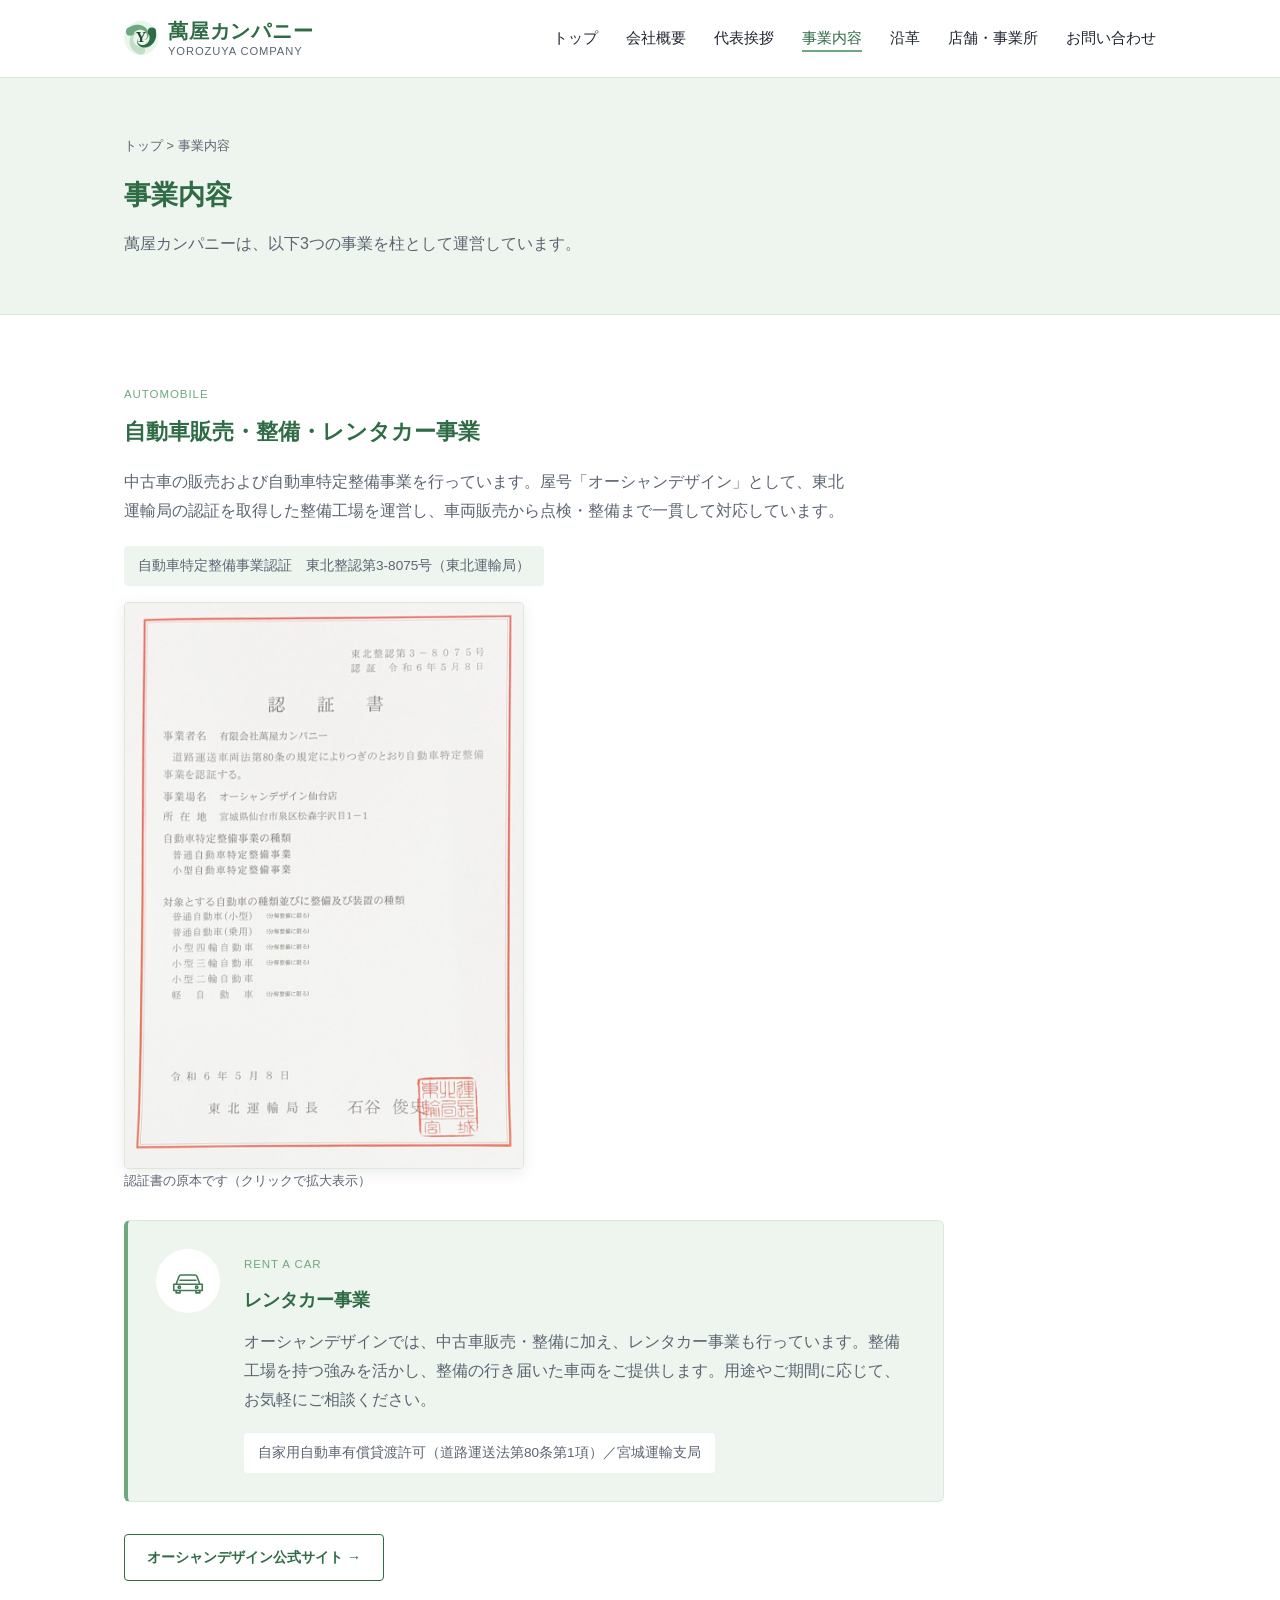
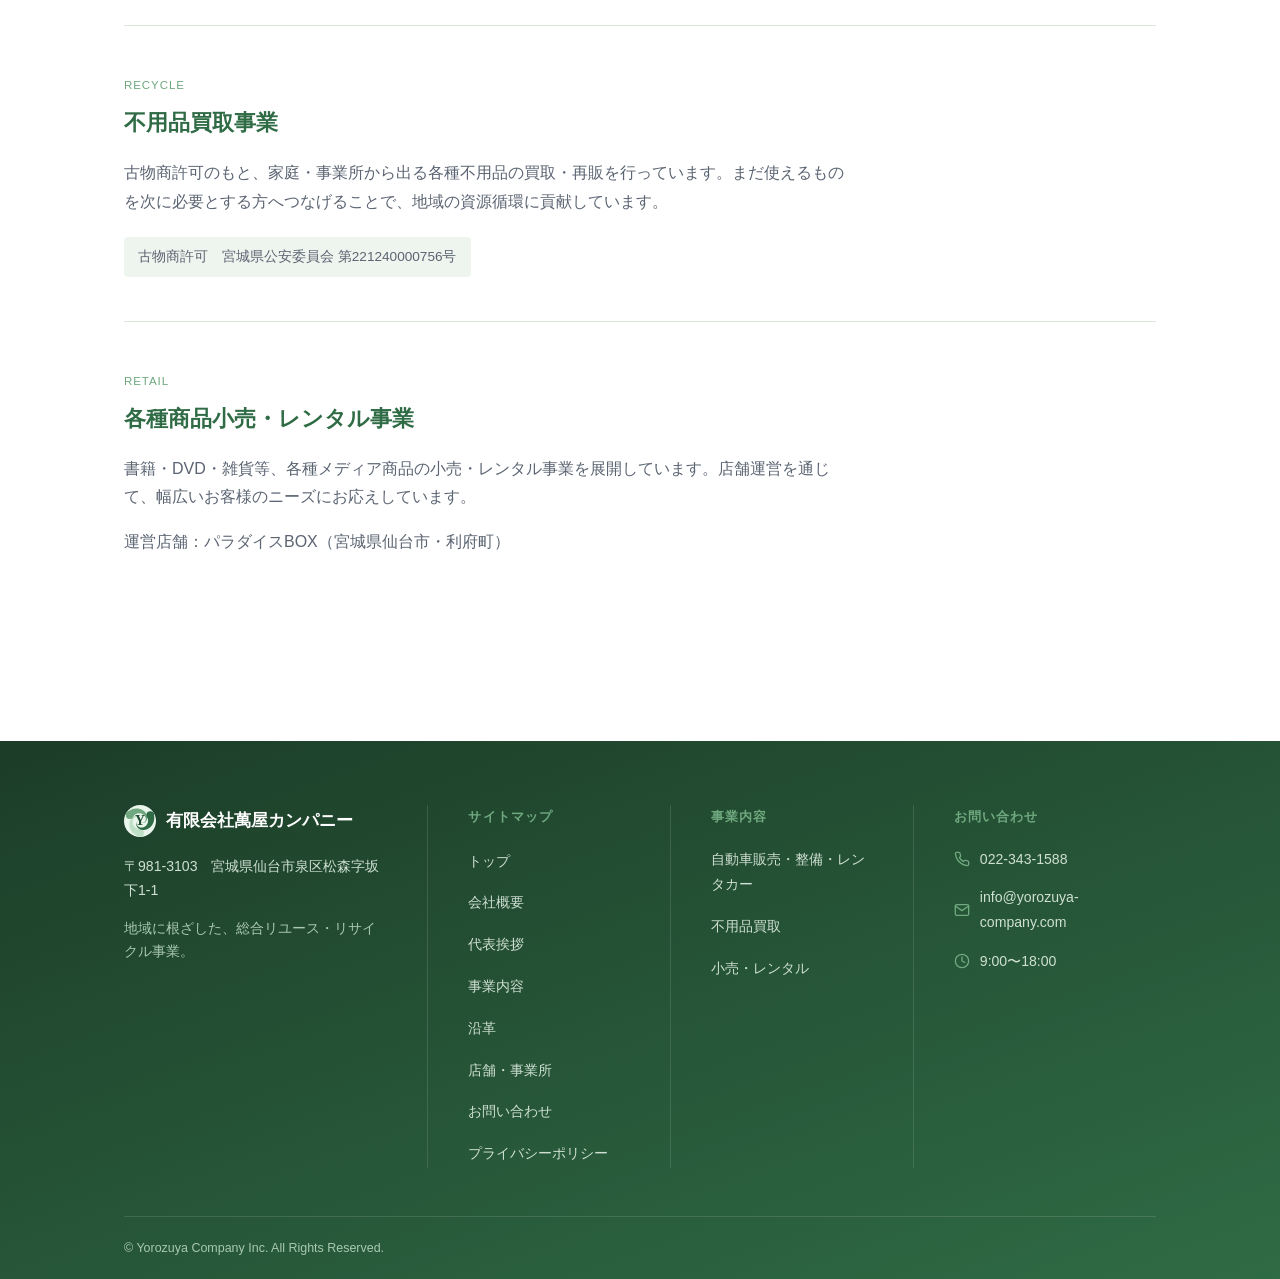
==== commit d5f930df: "自動車事業にレンタカー事業と有償貸渡許可を追加" ====
--- a/business.html
+++ b/business.html
@@ -4,7 +4,7 @@
 <meta charset="UTF-8">
 <meta name="viewport" content="width=device-width, initial-scale=1.0">
 <title>事業内容 ｜ 有限会社萬屋カンパニー</title>
-<meta name="description" content="有限会社萬屋カンパニーの事業内容。自動車販売・整備事業、不用品買取事業、各種商品小売・レンタル事業を展開しています。">
+<meta name="description" content="有限会社萬屋カンパニーの事業内容。自動車販売・整備・レンタカー事業、不用品買取事業、各種商品小売・レンタル事業を展開しています。">
 <link rel="stylesheet" href="css/style.css">
 <link rel="icon" href="favicon.ico" sizes="any">
 <link rel="icon" href="favicon-32x32.png" type="image/png" sizes="32x32">
@@ -56,7 +56,7 @@
 
     <div class="biz-block" id="automobile">
       <span class="tag">AUTOMOBILE</span>
-      <h2>自動車販売・整備事業</h2>
+      <h2>自動車販売・整備・レンタカー事業</h2>
       <p>
         中古車の販売および自動車特定整備事業を行っています。屋号「オーシャンデザイン」として、東北運輸局の認証を取得した整備工場を運営し、車両販売から点検・整備まで一貫して対応しています。
       </p>
@@ -65,6 +65,19 @@
         <img src="assets/licenses/automobile-certification.jpg" alt="自動車特定整備事業認証書" width="900" height="1277">
       </a>
       <p class="note">認証書の原本です（クリックで拡大表示）</p>
+
+      <div class="rental-box">
+        <span class="rental-icon">
+          <svg viewBox="0 0 48 48" aria-hidden="true"><path d="M9 28l3.6-9.6A3 3 0 0 1 15.4 16.5h17.2a3 3 0 0 1 2.8 1.9L39 28"/><path d="M6 28h36v8H6z"/><path d="M9 36v3h5v-3M34 36v3h5v-3"/><circle cx="13" cy="32" r="1.5"/><circle cx="35" cy="32" r="1.5"/><path d="M14 23h20"/></svg>
+        </span>
+        <div class="rental-body">
+          <span class="tag">RENT A CAR</span>
+          <h3>レンタカー事業</h3>
+          <p>オーシャンデザインでは、中古車販売・整備に加え、レンタカー事業も行っています。整備工場を持つ強みを活かし、整備の行き届いた車両をご提供します。用途やご期間に応じて、お気軽にご相談ください。</p>
+          <div class="license">自家用自動車有償貸渡許可（道路運送法第80条第1項）／宮城運輸支局</div>
+        </div>
+      </div>
+
       <a class="btn" href="https://ocean-design-sendai.com/" target="_blank" rel="noopener">オーシャンデザイン公式サイト &rarr;</a>
     </div>
 
@@ -122,7 +135,7 @@
       <div class="footer-col">
         <h3 class="footer-heading">事業内容</h3>
         <ul class="footer-links footer-links-1col">
-          <li><a href="business.html#automobile">自動車販売・整備</a></li>
+          <li><a href="business.html#automobile">自動車販売・整備・レンタカー</a></li>
           <li><a href="business.html#recycle">不用品買取</a></li>
           <li><a href="business.html#retail">小売・レンタル</a></li>
         </ul>
--- a/css/style.css
+++ b/css/style.css
@@ -342,6 +342,13 @@
   letter-spacing: 0.03em;
 }
 
+.stat-note {
+  font-size: 0.7rem;
+  color: var(--color-text-soft);
+  line-height: 1.4;
+  padding: 0 8px;
+}
+
 .page-hero {
   background: var(--color-bg-soft);
   border-bottom: 1px solid var(--color-border);
@@ -420,6 +427,30 @@
   color: var(--color-accent);
   letter-spacing: 0.08em;
   margin-bottom: 10px;
+}
+
+.tag-row {
+  display: flex;
+  flex-wrap: wrap;
+  align-items: center;
+  gap: 8px;
+  margin-bottom: 10px;
+}
+
+.tag-row .tag {
+  margin-bottom: 0;
+}
+
+.tag-badge {
+  display: inline-block;
+  font-size: 0.72rem;
+  font-weight: 700;
+  color: var(--color-primary);
+  background: var(--color-bg-soft);
+  border: 1px solid var(--color-accent);
+  border-radius: 999px;
+  padding: 2px 10px;
+  letter-spacing: 0.08em;
 }
 
 .business-card h3 {
@@ -937,6 +968,56 @@
   color: #a9c8b2;
 }
 
+/* ---------- Rental car highlight (business page) ---------- */
+
+.rental-box {
+  display: flex;
+  gap: 24px;
+  align-items: flex-start;
+  background: var(--color-bg-soft);
+  border: 1px solid var(--color-border);
+  border-left: 4px solid var(--color-accent);
+  border-radius: 6px;
+  padding: 28px;
+  margin: 28px 0 24px;
+  max-width: 820px;
+}
+
+.rental-icon {
+  flex-shrink: 0;
+  width: 64px;
+  height: 64px;
+  border-radius: 50%;
+  background: #fff;
+  display: flex;
+  align-items: center;
+  justify-content: center;
+}
+
+.rental-icon svg {
+  width: 38px;
+  height: 38px;
+  fill: none;
+  stroke: var(--color-primary-soft);
+  stroke-width: 2;
+  stroke-linecap: round;
+  stroke-linejoin: round;
+}
+
+.rental-body h3 {
+  font-size: 1.15rem;
+  color: var(--color-primary);
+  margin: 0 0 12px;
+}
+
+.rental-body p {
+  margin: 0 0 14px;
+}
+
+.rental-body .license {
+  background: #fff;
+}
+
 /* ---------- Responsive ---------- */
 
 @media (max-width: 800px) {
@@ -1049,6 +1130,11 @@
 @media (max-width: 520px) {
   .reason-grid {
     grid-template-columns: 1fr;
+  }
+  .rental-box {
+    flex-direction: column;
+    gap: 16px;
+    padding: 22px 20px;
   }
   .stats-bar {
     grid-template-columns: 1fr 1fr;
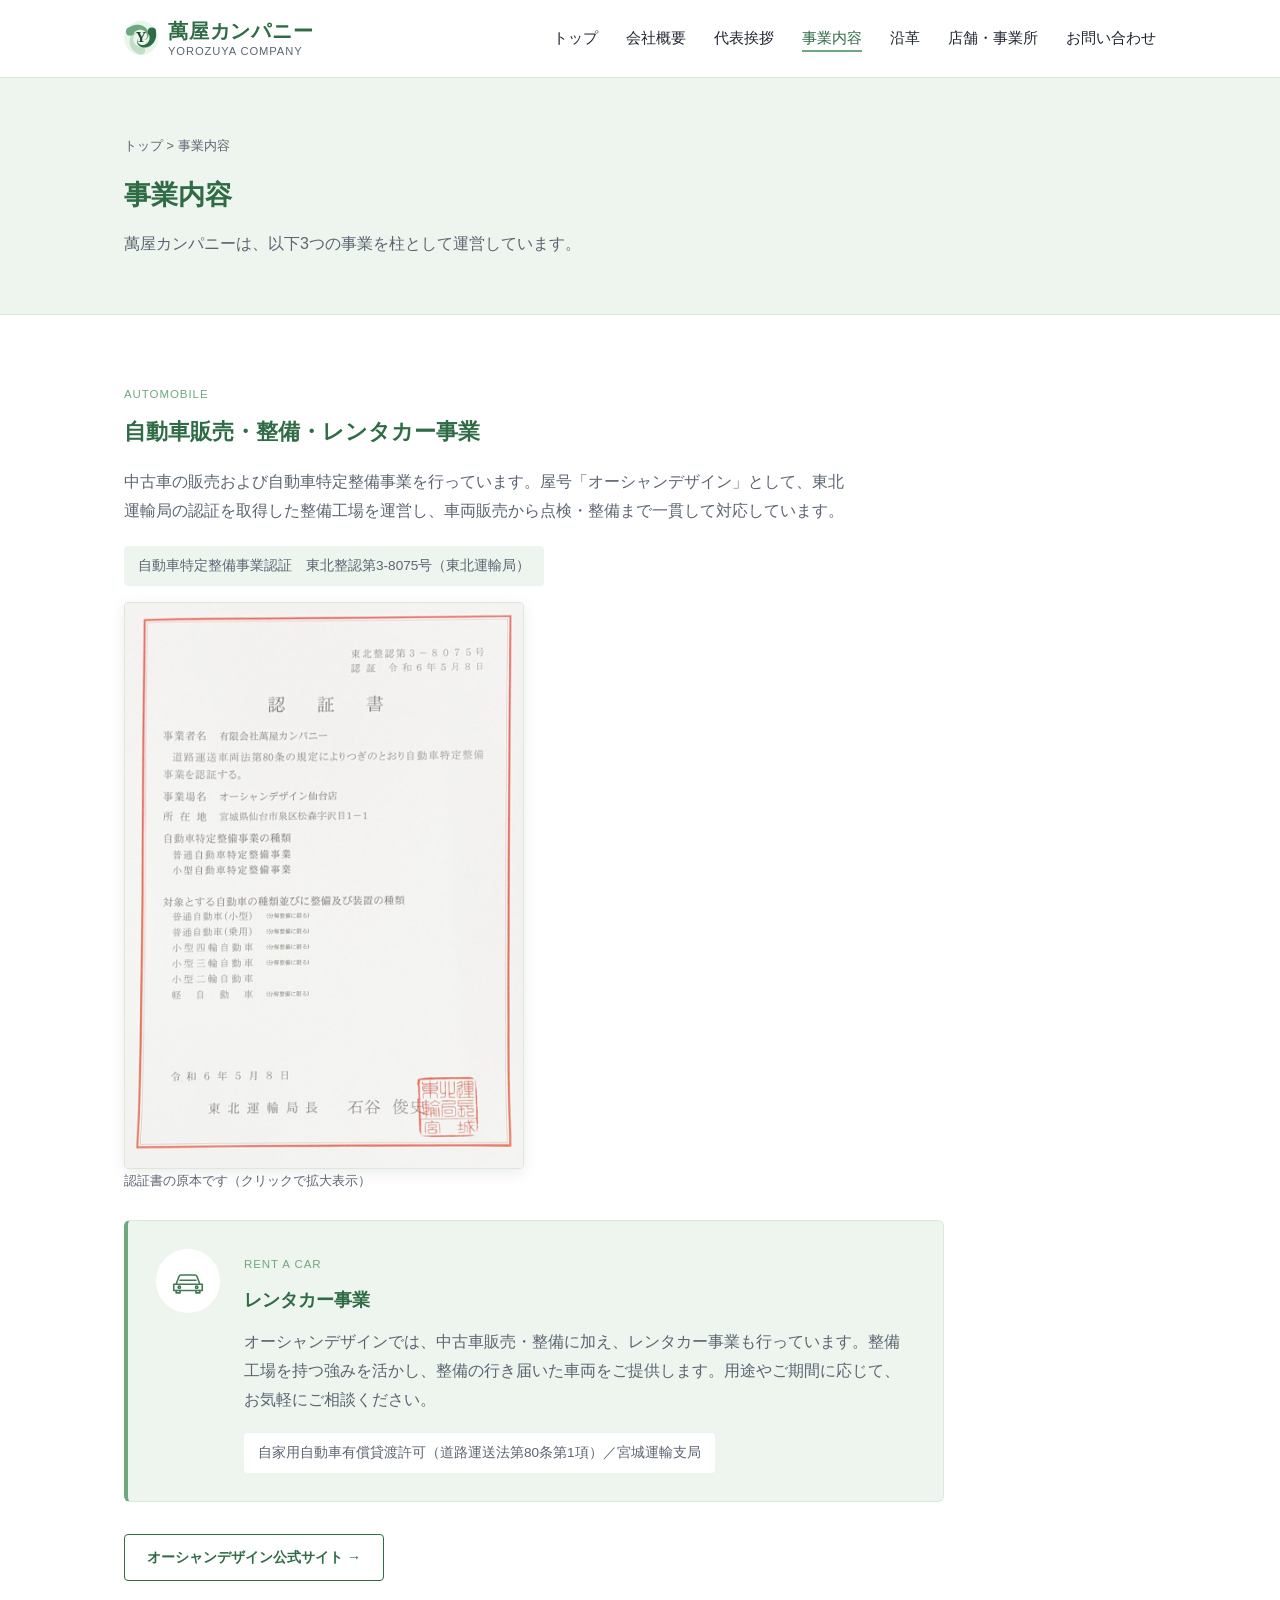
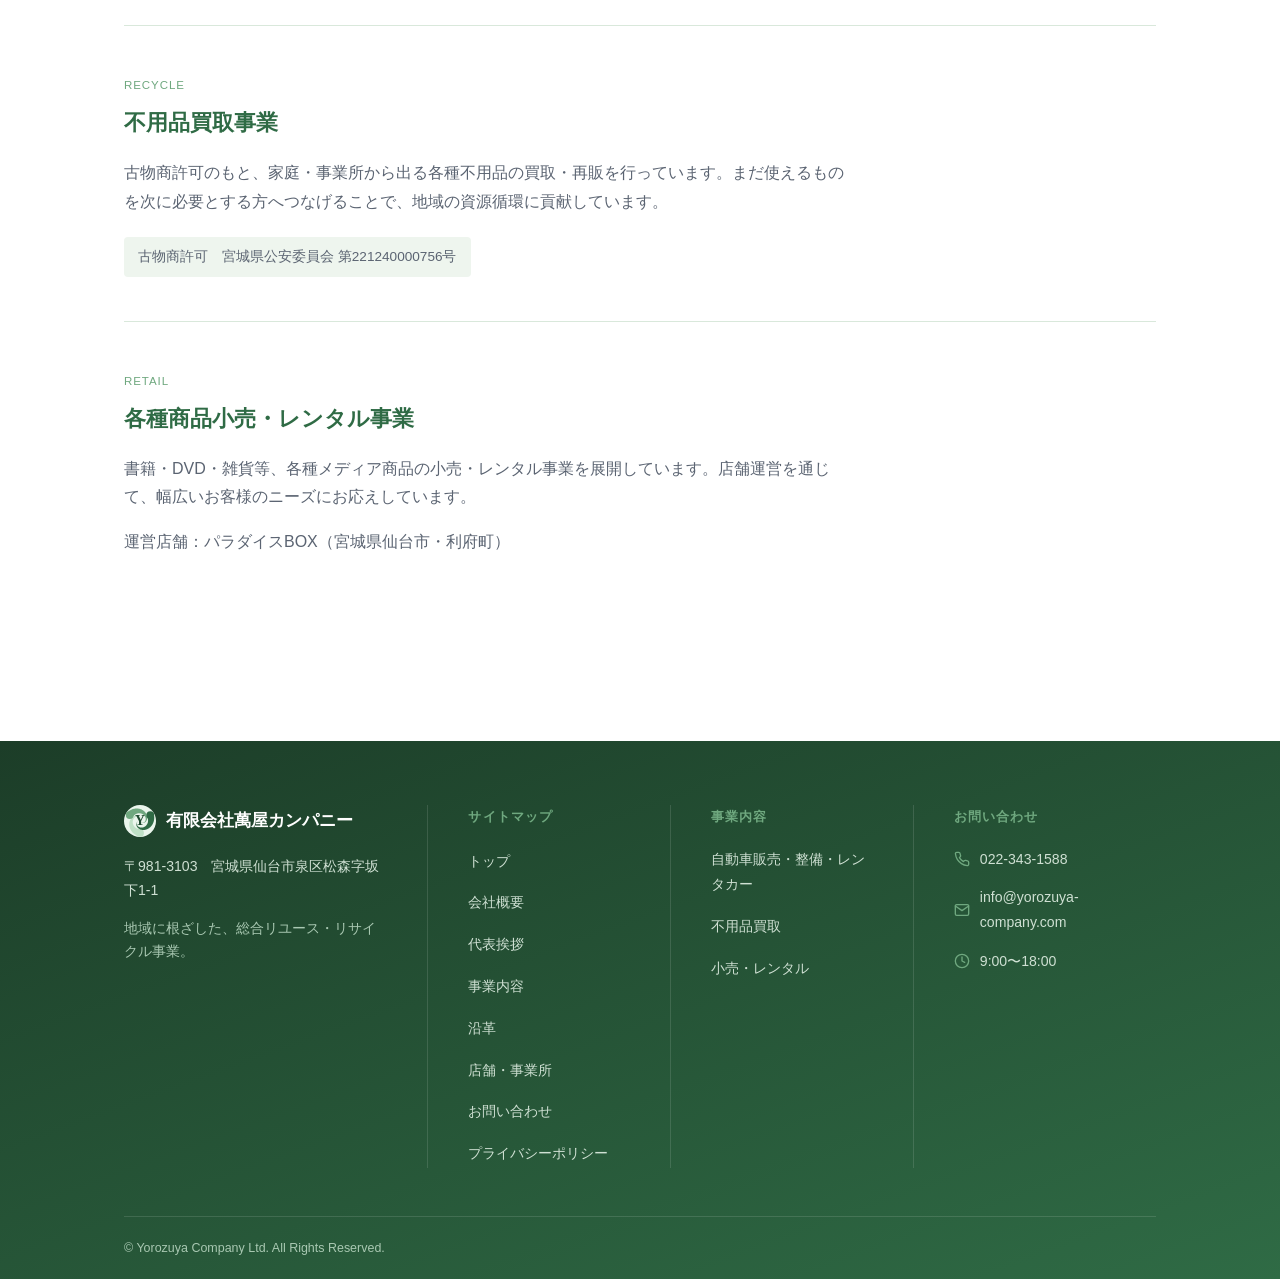
==== commit 82feaddb: "英字表記の修正、meta表示の調査、統計バーの創業年への差し替え Co-Authored-By: Claude Opus 5.5 <noreply@anthropic.com>" ====
--- a/business.html
+++ b/business.html
@@ -161,7 +161,7 @@
     </div>
 
     <div class="footer-bottom">
-      <div class="copyright">&copy; Yorozuya Company Inc. All Rights Reserved.</div>
+      <div class="copyright">&copy; Yorozuya Company Ltd. All Rights Reserved.</div>
     </div>
   </div>
 </footer>
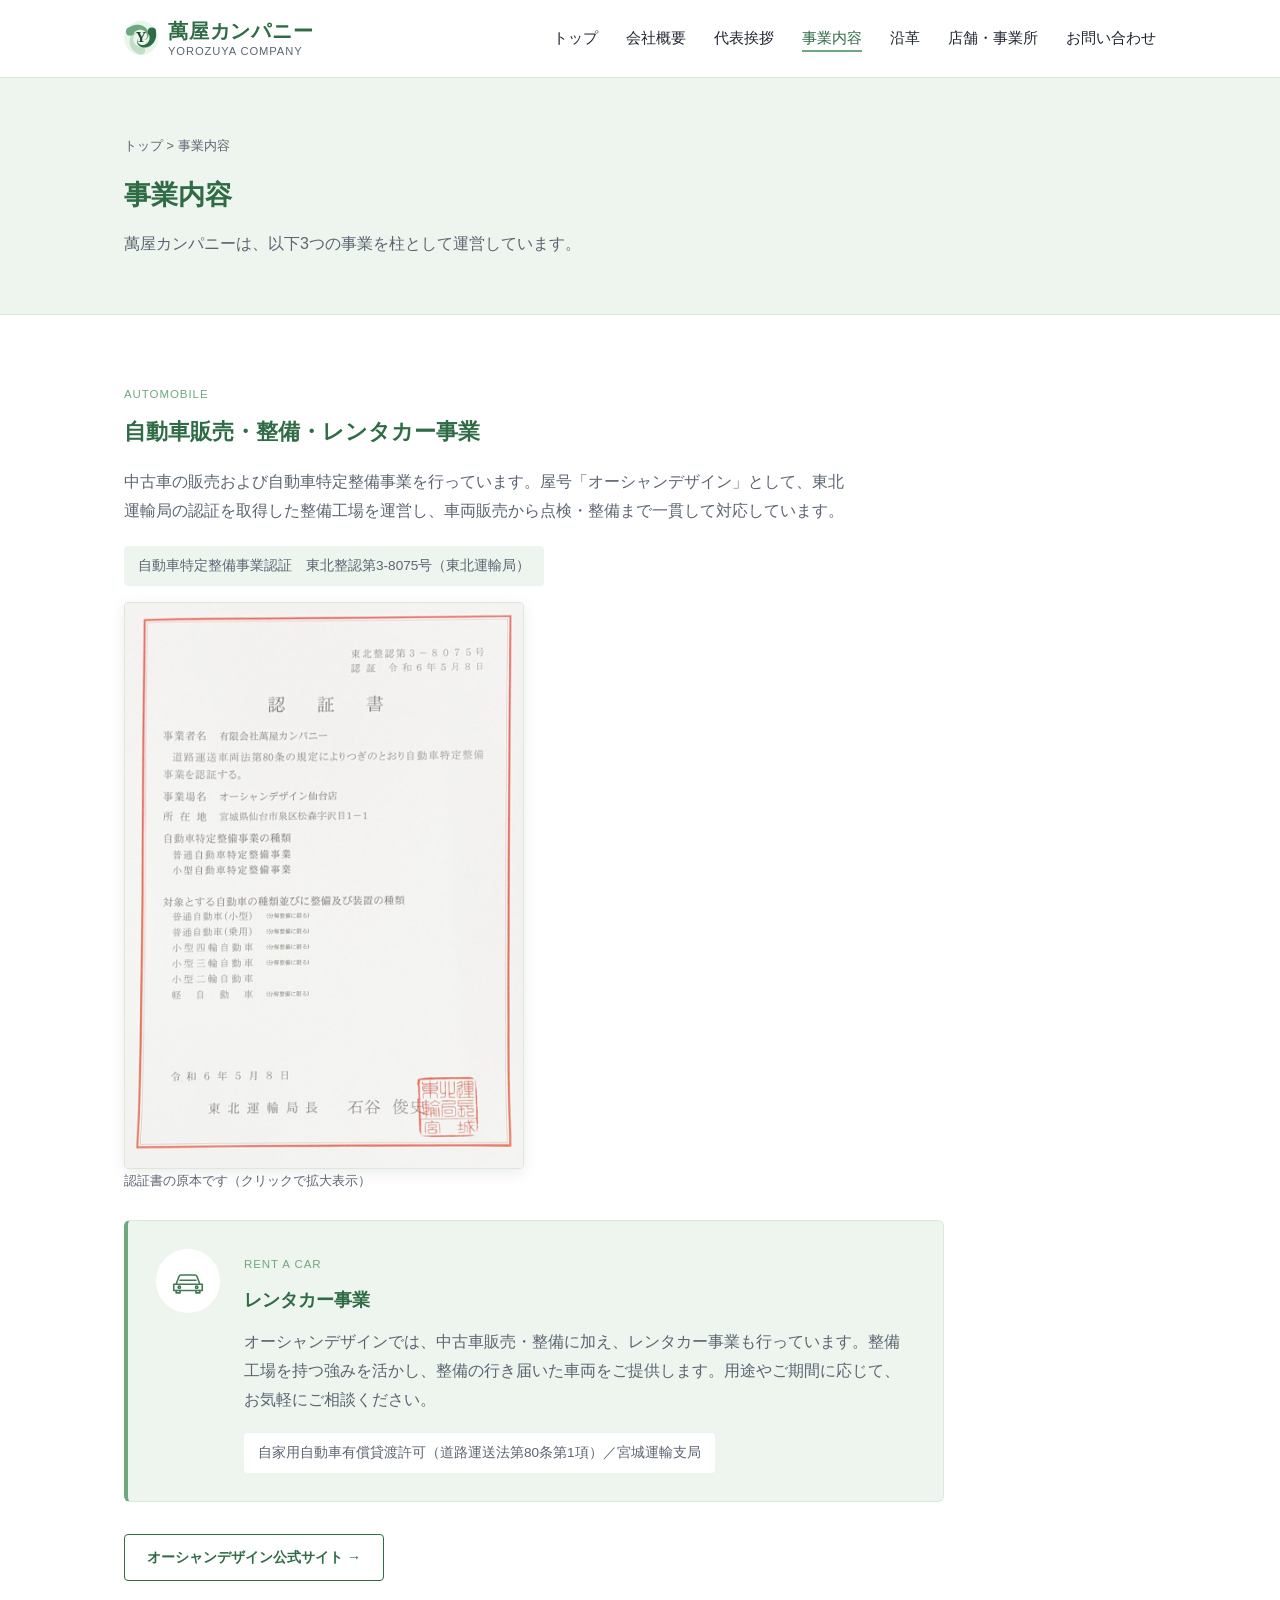
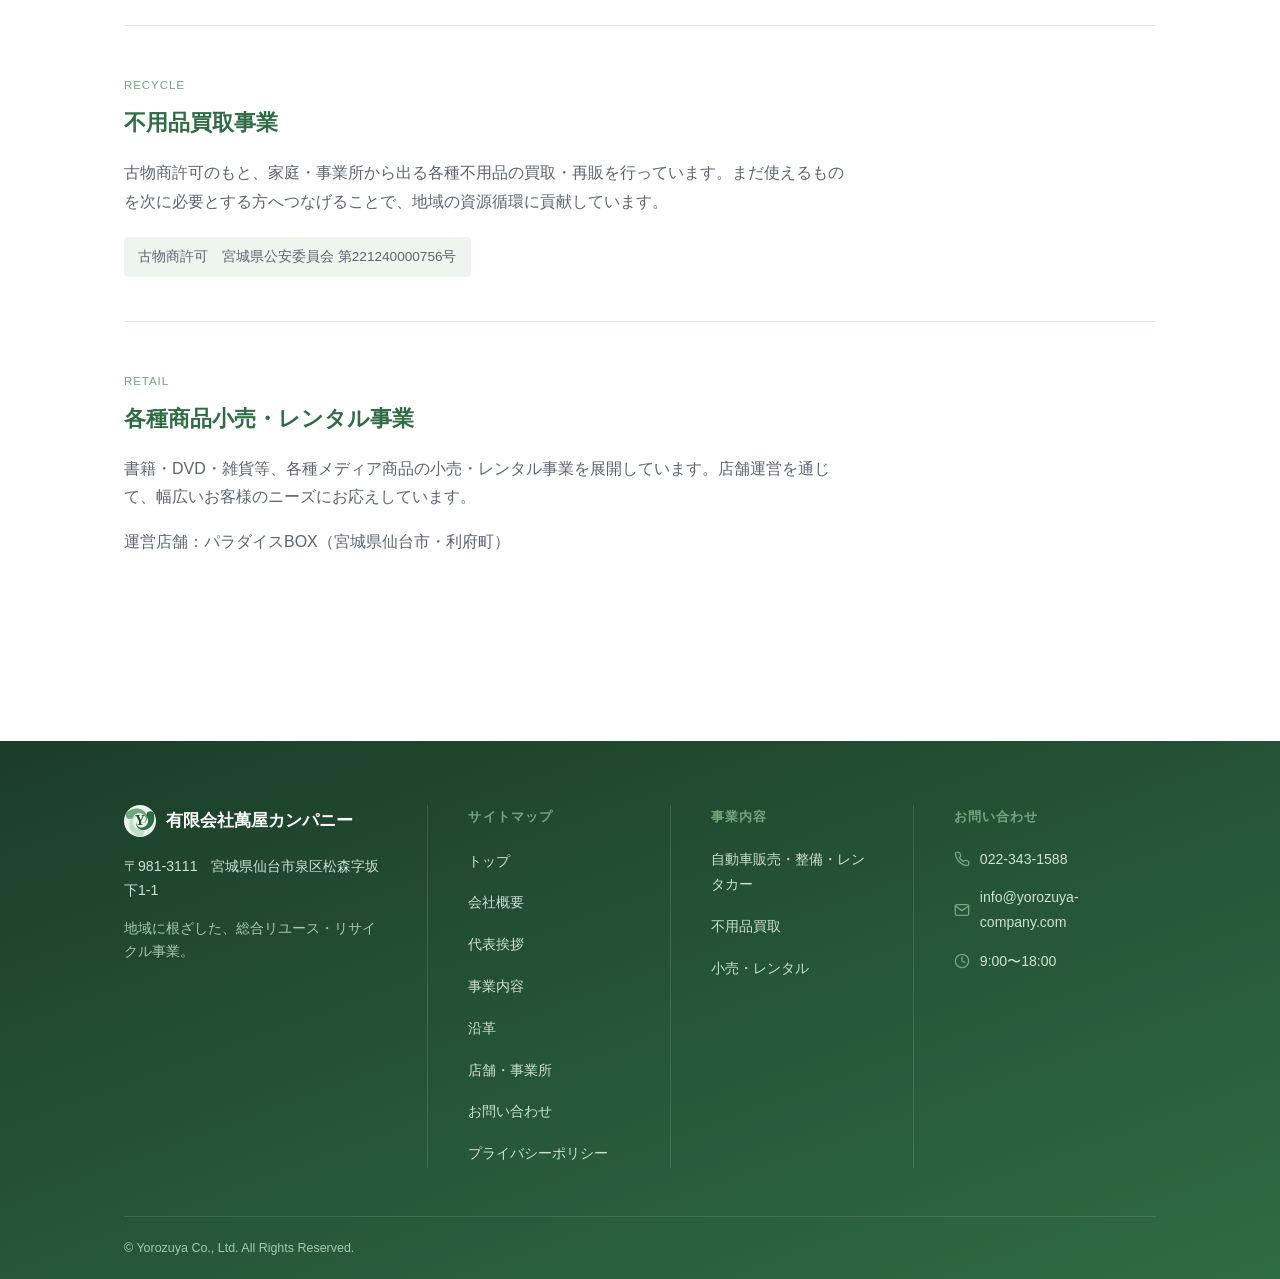
==== commit 8fed456a: "英字表記をCo., Ltd.に変更、郵便番号の修正、パラダイスBOXの住所を掲載 Co-Authored-By: Claude Opus 5.5 <noreply@anthropic.com>" ====
--- a/business.html
+++ b/business.html
@@ -112,7 +112,7 @@
           <img src="assets/logo/logo-icon.svg" alt="" class="footer-logo-icon">
           <span class="footer-logo-text">有限会社萬屋カンパニー</span>
         </div>
-        <p class="footer-address">〒981-3103　宮城県仙台市泉区松森字坂下1-1</p>
+        <p class="footer-address">〒981-3111　宮城県仙台市泉区松森字坂下1-1</p>
         <p class="footer-tagline">地域に根ざした、総合リユース・リサイクル事業。</p>
       </div>
 
@@ -161,7 +161,7 @@
     </div>
 
     <div class="footer-bottom">
-      <div class="copyright">&copy; Yorozuya Company Ltd. All Rights Reserved.</div>
+      <div class="copyright">&copy; Yorozuya Co., Ltd. All Rights Reserved.</div>
     </div>
   </div>
 </footer>
